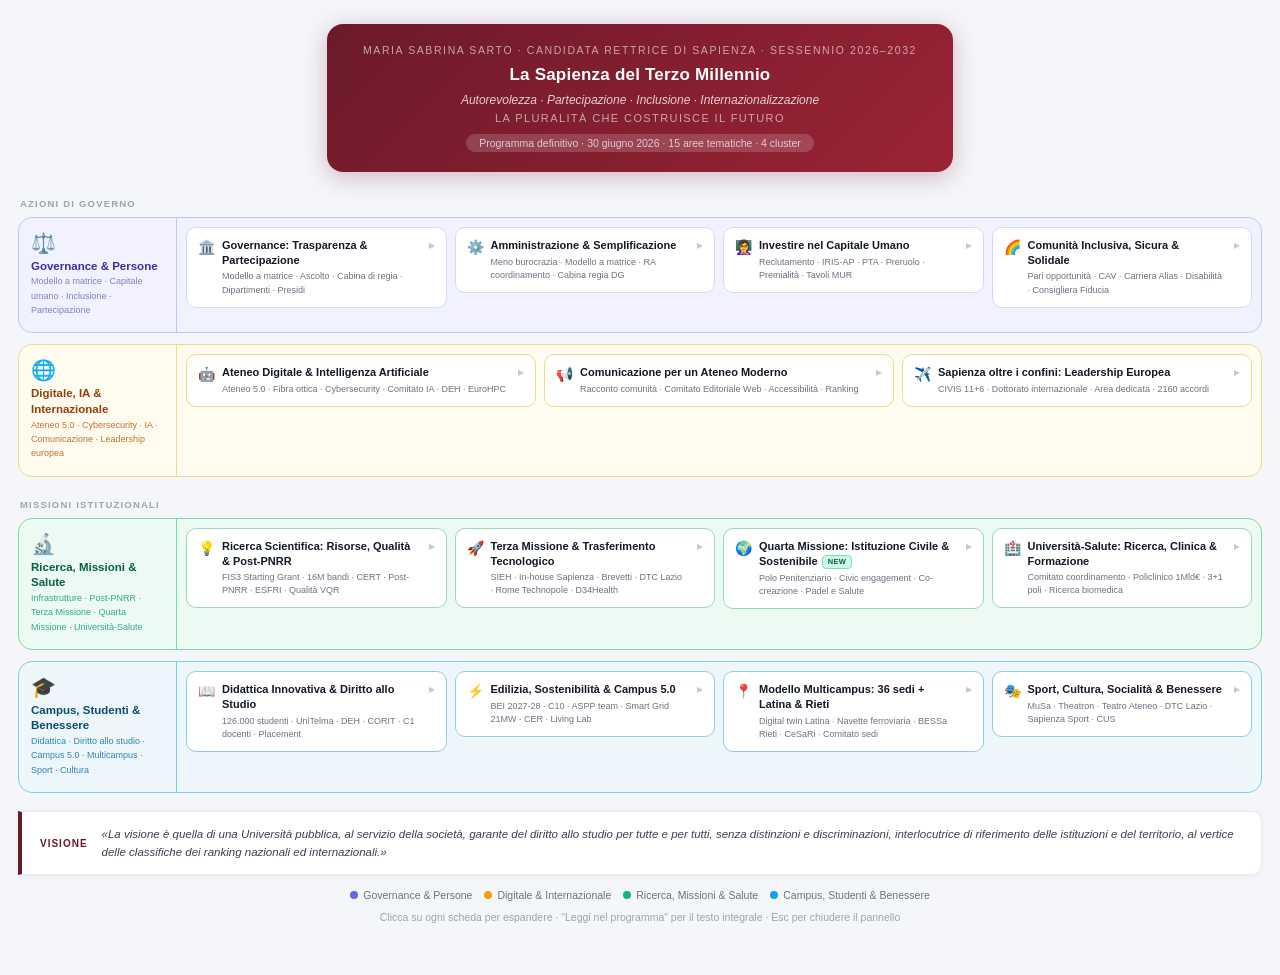
==== mappa-contestuale.html @ 3394104c "Sito candidatura Maria Sabrina Sarto" ====
<!DOCTYPE html>
<html lang="it">
<head>
<meta charset="UTF-8">
<title>Mappa Contestuale — Programma Sarto · Sapienza 2026–2032</title>
<style>
*, *::before, *::after { box-sizing: border-box; margin: 0; padding: 0; }
body {
  font-family: -apple-system, BlinkMacSystemFont, 'Segoe UI', sans-serif;
  background: #f5f6fa;
  color: #1a1d2e;
  min-height: 100vh;
  padding: 24px 18px 52px;
}

/* ── HEADER ── */
.header { text-align: center; margin-bottom: 26px; }
.tagline {
  display: inline-block;
  background: linear-gradient(135deg, #6b1a2a 0%, #9b2335 100%);
  border-radius: 16px;
  padding: 20px 36px;
  max-width: 700px;
  box-shadow: 0 5px 24px rgba(107,26,42,.28);
}
.tagline .candidate {
  font-size: 10.5px; letter-spacing: 1.6px; text-transform: uppercase;
  color: rgba(255,255,255,.6); margin-bottom: 7px;
}
.tagline h1 {
  font-size: 17px; font-weight: 700; color: #fff;
  line-height: 1.4; letter-spacing: .2px;
}
.tagline .subtitle {
  font-size: 12px; color: rgba(255,255,255,.78); margin-top: 6px;
  font-style: italic;
}
.tagline .slogan {
  font-size: 11px; color: rgba(255,255,255,.6); margin-top: 5px;
  text-transform: uppercase; letter-spacing: 1.4px;
}
.version-tag {
  display: inline-block; margin-top: 10px;
  background: rgba(255,255,255,.17); border-radius: 20px;
  padding: 3px 13px; font-size: 10.5px; color: rgba(255,255,255,.72);
}

/* ── SECTION LABELS ── */
.section-label {
  font-size: 9.5px; font-weight: 700; text-transform: uppercase;
  letter-spacing: 1.2px; color: #9ca3af; margin: 18px 0 8px 2px;
}

/* ── MATRIX ── */
.matrix { display: flex; flex-direction: column; gap: 11px; }

.matrix-row {
  display: flex;
  align-items: flex-start;
  border-radius: 14px;
  border: 1.5px solid;
  overflow: visible;
}

/* Row label (left header) */
.row-label {
  width: 158px;
  min-width: 158px;
  padding: 15px 12px;
  border-right: 1.5px solid;
  display: flex;
  flex-direction: column;
  gap: 6px;
  border-radius: 12px 0 0 12px;
}
.row-icon  { font-size: 20px; line-height: 1; }
.row-title { font-size: 11.5px; font-weight: 700; line-height: 1.35; }
.row-desc  { font-size: 9px; line-height: 1.6; opacity: .8; }

/* Cells wrapper */
.row-cells {
  flex: 1;
  display: flex;
  gap: 8px;
  padding: 9px;
  flex-wrap: wrap;
  align-items: flex-start;
}

/* ── CELL ── */
.cell {
  flex: 1;
  min-width: 125px;
  background: #ffffff;
  border-radius: 10px;
  border: 1px solid;
  padding: 10px 11px;
  cursor: pointer;
  transition: transform .15s, box-shadow .15s;
}
.cell:hover { transform: translateY(-2px); box-shadow: 0 3px 12px rgba(0,0,0,.08); }

.cell-top { display: flex; gap: 7px; align-items: flex-start; }
.c-icon  { font-size: 14px; flex-shrink: 0; margin-top: 1px; }
.c-text  { flex: 1; min-width: 0; }
.c-name  { font-size: 11px; font-weight: 600; color: #111827; line-height: 1.35; }
.c-tag   { font-size: 9px; color: #6b7280; margin-top: 3px; line-height: 1.45; }
.c-chev  {
  font-size: 8px; color: #c4c9d4; margin-left: 3px;
  flex-shrink: 0; margin-top: 3px; transition: transform .2s;
}
.cell.open .c-chev { transform: rotate(90deg); }

/* Expand body */
.cell-body { display: none; margin-top: 9px; padding-top: 9px; border-top: 1px solid #f0f1f5; }
.cell.open .cell-body { display: block; }

.c-pts { list-style: none; display: flex; flex-direction: column; gap: 4px; margin-bottom: 8px; }
.c-pts li {
  display: flex; gap: 6px; align-items: flex-start;
  font-size: 10px; line-height: 1.5; color: #374151;
}
.c-pts li::before { content: '→'; flex-shrink: 0; color: #b0b7c3; font-size: 9px; margin-top: 1px; }

.read-btn {
  display: flex; align-items: center; justify-content: center; gap: 4px;
  padding: 5px 10px; width: 100%;
  background: #f7f8fa; border: 1px solid #e5e7eb;
  border-radius: 6px; font-size: 10px; color: #4b5563;
  cursor: pointer; transition: background .15s;
}
.read-btn:hover { background: #eef0f4; }

/* ── BADGES ── */
.badge-new {
  display: inline-block; margin-left: 4px;
  background: #d1fae5; border: 1px solid #6ee7b7;
  color: #065f46; border-radius: 4px;
  font-size: 7.5px; font-weight: 700; padding: 1px 5px;
  vertical-align: middle; letter-spacing: .3px;
}

/* ── ROW PALETTES ── */
/* Governance & Persone — indigo */
.r-gov { background: #f1f2fe; border-color: #bfc5f7; }
.r-gov .row-label  { border-right-color: #bfc5f7; }
.r-gov .row-title  { color: #3730a3; }
.r-gov .row-desc   { color: #6366c1; }
.r-gov .cell       { border-color: #d4d8fb; }

/* Digitale & Internazionale — amber/orange */
.r-dig { background: #fffbee; border-color: #f5d98a; }
.r-dig .row-label  { border-right-color: #f5d98a; }
.r-dig .row-title  { color: #92400e; }
.r-dig .row-desc   { color: #b45309; }
.r-dig .cell       { border-color: #f0d990; }

/* Ricerca & Innovazione — green */
.r-res { background: #edfaf4; border-color: #82d9a8; }
.r-res .row-label  { border-right-color: #82d9a8; }
.r-res .row-title  { color: #065f46; }
.r-res .row-desc   { color: #059669; }
.r-res .cell       { border-color: #99d9b5; }

/* Campus, Studenti & Benessere — sky blue */
.r-cam { background: #edf7fb; border-color: #7ecde8; }
.r-cam .row-label  { border-right-color: #7ecde8; }
.r-cam .row-title  { color: #0c4a6e; }
.r-cam .row-desc   { color: #0369a1; }
.r-cam .cell       { border-color: #8dcde6; }

/* ── MODAL ── */
.modal-overlay {
  display: none; position: fixed; inset: 0; z-index: 100;
  background: rgba(20,24,44,.42); backdrop-filter: blur(4px);
  align-items: flex-start; justify-content: center;
  padding: 40px 20px; overflow-y: auto;
}
.modal-overlay.visible { display: flex; }
.modal {
  background: #fff;
  border: 1px solid #e5e7eb;
  border-radius: 16px;
  width: 100%; max-width: 720px;
  padding: 30px 34px;
  position: relative; margin: auto;
  box-shadow: 0 10px 44px rgba(0,0,0,.14);
}
.modal-close {
  position: absolute; top: 16px; right: 16px;
  background: #f3f4f6; border: 1px solid #d1d5db;
  color: #374151; width: 28px; height: 28px;
  border-radius: 50%; cursor: pointer; font-size: 14px;
  display: flex; align-items: center; justify-content: center;
  transition: background .15s;
}
.modal-close:hover { background: #e5e7eb; }
.modal-cluster {
  font-size: 10px; text-transform: uppercase; letter-spacing: 1.1px;
  color: #9ca3af; margin-bottom: 5px;
}
.modal-title {
  font-size: 18px; font-weight: 700; color: #111827;
  line-height: 1.4; margin-bottom: 18px; padding-right: 34px;
}
.modal-content p {
  font-size: 13px; line-height: 1.8; color: #374151; margin-bottom: 14px;
}
.modal-content p:last-child { margin-bottom: 0; }
.modal-content strong { color: #111827; }
.modal-content ul { margin: 8px 0 14px 18px; }
.modal-content ul li { font-size: 12.5px; line-height: 1.7; color: #374151; margin-bottom: 4px; }

/* ── VISION STRIP ── */
.vision {
  margin-top: 18px;
  background: #fff;
  border: 1px solid #e8eaf0;
  border-left: 4px solid #6b1a2a;
  border-radius: 0 10px 10px 0;
  padding: 13px 18px;
  display: flex; gap: 14px; align-items: center;
  box-shadow: 0 1px 6px rgba(0,0,0,.05);
}
.vision-label {
  font-size: 10px; text-transform: uppercase; letter-spacing: 1px;
  color: #6b1a2a; flex-shrink: 0; font-weight: 700;
}
.vision-text { font-size: 11.5px; color: #374151; line-height: 1.58; font-style: italic; }

/* ── LEGEND ── */
.legend { display: flex; gap: 12px; justify-content: center; margin-top: 14px; flex-wrap: wrap; }
.leg-item { display: flex; align-items: center; gap: 5px; font-size: 10.5px; color: #6b7280; }
.leg-dot { width: 8px; height: 8px; border-radius: 50%; flex-shrink: 0; }
.hint { text-align: center; font-size: 10.5px; color: #9ca3af; margin-top: 10px; }

/* ── RESPONSIVE ── */
@media (max-width: 860px) {
  .matrix-row { flex-direction: column; }
  .row-label {
    width: 100%; min-width: unset;
    border-right: none; border-bottom: 1.5px solid;
    flex-direction: row; align-items: center;
    padding: 12px 14px; gap: 10px;
    border-radius: 12px 12px 0 0;
  }
  .row-cells { padding: 10px 10px 12px; }
  .cell { min-width: 140px; }
}
</style>
</head>
<body>

<!-- ══ HEADER ══ -->
<div class="header">
  <div class="tagline">
    <div class="candidate">Maria Sabrina Sarto · Candidata Rettrice di Sapienza · Sessennio 2026–2032</div>
    <h1>La Sapienza del Terzo Millennio</h1>
    <div class="subtitle">Autorevolezza · Partecipazione · Inclusione · Internazionalizzazione</div>
    <div class="slogan">La pluralità che costruisce il futuro</div>
    <div class="version-tag">Programma definitivo · 30 giugno 2026 · 15 aree tematiche · 4 cluster</div>
  </div>
</div>

<div class="section-label">Azioni di Governo</div>
<div class="matrix">

  <!-- ══════════════════════════════════════════
       ROW 1 · GOVERNANCE & PERSONE
  ══════════════════════════════════════════ -->
  <div class="matrix-row r-gov">
    <div class="row-label">
      <span class="row-icon">⚖️</span>
      <div>
        <div class="row-title">Governance &amp; Persone</div>
        <div class="row-desc">Modello a matrice · Capitale umano · Inclusione · Partecipazione</div>
      </div>
    </div>
    <div class="row-cells">

      <div class="cell" onclick="toggleCell(this)">
        <div class="cell-top">
          <span class="c-icon">🏛️</span>
          <div class="c-text">
            <div class="c-name">Governance: Trasparenza &amp; Partecipazione</div>
            <div class="c-tag">Modello a matrice · Ascolto · Cabina di regia · Dipartimenti · Presidi</div>
          </div>
          <span class="c-chev">▶</span>
        </div>
        <div class="cell-body">
          <ul class="c-pts">
            <li>Governance ampia su azioni e missioni del modello a matrice: Prorettrici/Prorettori con specifiche deleghe + Cabina di regia di governance</li>
            <li>Ascolto come metodo ordinario: appuntamento periodico con tutte le componenti, momenti di restituzione e confronto sullo stato del programma</li>
            <li>Piena centralità dialogo con rappresentanze studentesche: da semplice consultazione a co-progettazione</li>
            <li>Architettura decisionale: Collegio Direttori con parere obbligatorio, Presidi, corsi di studio e collegi di dottorato valorizzati</li>
          </ul>
          <button class="read-btn" onclick="openModal(event,'governance')">📄 Leggi nel programma</button>
        </div>
      </div>

      <div class="cell" onclick="toggleCell(this)">
        <div class="cell-top">
          <span class="c-icon">⚙️</span>
          <div class="c-text">
            <div class="c-name">Amministrazione &amp; Semplificazione</div>
            <div class="c-tag">Meno burocrazia · Modello a matrice · RA coordinamento · Cabina regia DG</div>
          </div>
          <span class="c-chev">▶</span>
        </div>
        <div class="cell-body">
          <ul class="c-pts">
            <li>Restituire tempo a docenti e ricercatori: semplificazione adempimenti (transizione digitale + nuovo modello a matrice)</li>
            <li>Modello a matrice amministrativo: "de-silosizzazione", Gruppo di Coordinamento stabile dei Responsabili Amministrativi (RA)</li>
            <li>Cabina di regia per l'amministrazione presieduta dal/dalla DG, con tutte le Direttrici/Direttori di Area</li>
            <li>Flussi procedurali chiari, cronoprogramma condiviso; unica base di dati comune con cruscotto di ateneo</li>
          </ul>
          <button class="read-btn" onclick="openModal(event,'amministrazione')">📄 Leggi nel programma</button>
        </div>
      </div>

      <div class="cell" onclick="toggleCell(this)">
        <div class="cell-top">
          <span class="c-icon">👩‍🏫</span>
          <div class="c-text">
            <div class="c-name">Investire nel Capitale Umano</div>
            <div class="c-tag">Reclutamento · IRIS-AP · PTA · Preruolo · Premialità · Tavoli MUR</div>
          </div>
          <span class="c-chev">▶</span>
        </div>
        <div class="cell-body">
          <ul class="c-pts">
            <li>Criteri trasparenti per distribuzione punti organico: programmazione triennale ampia, cruscotto esteso a Dipartimenti, quota strategica rettrice</li>
            <li>Piano straordinario up-grade (fine 2026): piena implementazione; tavoli di confronto a livello ministeriale per PTA</li>
            <li>Piena valorizzazione del tecnologo a tempo indeterminato (art. 24-ter L. 240/2010)</li>
            <li>Merito e premialità: applicazione del Regolamento (IRIS-AP), compensi premianti equi e trasparenti per docenti, PTA e CEL</li>
          </ul>
          <button class="read-btn" onclick="openModal(event,'capitaliumano')">📄 Leggi nel programma</button>
        </div>
      </div>

      <div class="cell" onclick="toggleCell(this)">
        <div class="cell-top">
          <span class="c-icon">🌈</span>
          <div class="c-text">
            <div class="c-name">Comunità Inclusiva, Sicura &amp; Solidale</div>
            <div class="c-tag">Pari opportunità · CAV · Carriera Alias · Disabilità · Consigliera Fiducia</div>
          </div>
          <span class="c-chev">▶</span>
        </div>
        <div class="cell-body">
          <ul class="c-pts">
            <li>Pari opportunità (art. 51 Cost.): bilanciamento di genere in tutte le strutture; Consigliera di Fiducia figura neutrale e indipendente</li>
            <li>CAV, Carriera Alias, codice condotta molestie, supporto LGBTQ+: continuità e rafforzamento</li>
            <li>Gender Equality Plan semplificato e concreto; contrasto mobbing; CUG rafforzato</li>
            <li>Disabilità e DSA: garante di ateneo per gli studenti, portali accessibili, contrasto digital divide</li>
          </ul>
          <button class="read-btn" onclick="openModal(event,'comunita')">📄 Leggi nel programma</button>
        </div>
      </div>

    </div>
  </div>

  <!-- ══════════════════════════════════════════
       ROW 2 · DIGITALE & INTERNAZIONALE
  ══════════════════════════════════════════ -->
  <div class="matrix-row r-dig">
    <div class="row-label">
      <span class="row-icon">🌐</span>
      <div>
        <div class="row-title">Digitale, IA &amp; Internazionale</div>
        <div class="row-desc">Ateneo 5.0 · Cybersecurity · IA · Comunicazione · Leadership europea</div>
      </div>
    </div>
    <div class="row-cells">

      <div class="cell" onclick="toggleCell(this)">
        <div class="cell-top">
          <span class="c-icon">🤖</span>
          <div class="c-text">
            <div class="c-name">Ateneo Digitale &amp; Intelligenza Artificiale</div>
            <div class="c-tag">Ateneo 5.0 · Fibra ottica · Cybersecurity · Comitato IA · DEH · EuroHPC</div>
          </div>
          <span class="c-chev">▶</span>
        </div>
        <div class="cell-body">
          <ul class="c-pts">
            <li>Ateneo 5.0: Human Centric, sostenibilità, resilienza, transizione digitale — ecosistema iperconnesso e sostenibile</li>
            <li>Nuova rete fibra ottica (100 Gbps), Wi-Fi ultima generazione, IoT Smart Building, technology refresh 5 anni</li>
            <li>Resilienza cibernetica post-attacco febbraio 2026: SOC, monitoraggio continuo, standard cybersecurity nei contratti con fornitori</li>
            <li>IA: Comitato Tecnico-Scientifico per l'AI (EU AI Act), chat-botxRAG, DEH, pacchetti software AI, EuroHPC e AI Factories europee</li>
          </ul>
          <button class="read-btn" onclick="openModal(event,'digitale')">📄 Leggi nel programma</button>
        </div>
      </div>

      <div class="cell" onclick="toggleCell(this)">
        <div class="cell-top">
          <span class="c-icon">📢</span>
          <div class="c-text">
            <div class="c-name">Comunicazione per un Ateneo Moderno</div>
            <div class="c-tag">Racconto comunità · Comitato Editoriale Web · Accessibilità · Ranking</div>
          </div>
          <span class="c-chev">▶</span>
        </div>
        <div class="cell-body">
          <ul class="c-pts">
            <li>Narrazione autentica: racconto della comunità Sapienza con studentesse, studenti e personale al centro</li>
            <li>Strumenti multitarget: Radio Sapienza, social, sito web, stampa — comunicazione verso studenti, famiglie, territorio, stakeholder</li>
            <li>Comitato Editoriale Web per l'allineamento degli strumenti di comunicazione web; accessibilità contenuti (cap. XIII)</li>
            <li>Ranking come strumento di lettura e miglioramento, non fine in sé: affiliazione pubblicazioni, tracciabilità produzione scientifica</li>
          </ul>
          <button class="read-btn" onclick="openModal(event,'comunicazione')">📄 Leggi nel programma</button>
        </div>
      </div>

      <div class="cell" onclick="toggleCell(this)">
        <div class="cell-top">
          <span class="c-icon">✈️</span>
          <div class="c-text">
            <div class="c-name">Sapienza oltre i confini: Leadership Europea</div>
            <div class="c-tag">CIVIS 11+6 · Dottorato internazionale · Area dedicata · 2160 accordi</div>
          </div>
          <span class="c-chev">▶</span>
        </div>
        <div class="cell-body">
          <ul class="c-pts">
            <li>CIVIS: 11 università europee + 6 africane; reti euromediterranee, America Latina, Africa, Medio Oriente, Asia</li>
            <li>Attrazione talenti: housing, orientamento, assistenza amministrativa; Grant e programmi sostegno</li>
            <li>Dottorato come volano: congiunti e cotutele, visiting PhD (status formale), Marie Skłodowska-Curie, borse internazionali</li>
            <li>Ricostituzione Area dedicata all'internazionalizzazione; raccordo con MAECI, Ambasciate, Consolati; 2160 accordi valorizzati</li>
          </ul>
          <button class="read-btn" onclick="openModal(event,'internazionale')">📄 Leggi nel programma</button>
        </div>
      </div>

    </div>
  </div>

</div><!-- end gov/trasversali section -->

<div class="section-label" style="margin-top:22px">Missioni Istituzionali</div>
<div class="matrix">

  <!-- ══════════════════════════════════════════
       ROW 3 · RICERCA, INNOVAZIONE & SALUTE
  ══════════════════════════════════════════ -->
  <div class="matrix-row r-res">
    <div class="row-label">
      <span class="row-icon">🔬</span>
      <div>
        <div class="row-title">Ricerca, Missioni &amp; Salute</div>
        <div class="row-desc">Infrastrutture · Post-PNRR · Terza Missione · Quarta Missione · Università-Salute</div>
      </div>
    </div>
    <div class="row-cells">

      <div class="cell" onclick="toggleCell(this)">
        <div class="cell-top">
          <span class="c-icon">💡</span>
          <div class="c-text">
            <div class="c-name">Ricerca Scientifica: Risorse, Qualità &amp; Post-PNRR</div>
            <div class="c-tag">FIS3 Starting Grant · 16M bandi · CERT · Post-PNRR · ESFRI · Qualità VQR</div>
          </div>
          <span class="c-chev">▶</span>
        </div>
        <div class="cell-body">
          <ul class="c-pts">
            <li>Primo Ateneo in Italia per FIS3 Starting Grant; 16 milioni di euro in bandi interni nel 2026; supporto capillare ed equo a tutte le aree disciplinari</li>
            <li>Infrastrutture condivise: facilities omogenee, piattaforma censimento laboratori, PNIR/ESFRI, tecnologi a tempo indeterminato</li>
            <li>Qualità: monitoraggio continuo, affiliazione corretta pubblicazioni, rifiuto automatismi bibliometrici; CERT + Panel Dual Use</li>
            <li>Post-PNRR: continuità infrastrutture e reti; reinvestimento economie di progetto; RTT + tecnologi; 600.000 euro/anno quote fondazioni</li>
          </ul>
          <button class="read-btn" onclick="openModal(event,'ricerca')">📄 Leggi nel programma</button>
        </div>
      </div>

      <div class="cell" onclick="toggleCell(this)">
        <div class="cell-top">
          <span class="c-icon">🚀</span>
          <div class="c-text">
            <div class="c-name">Terza Missione &amp; Trasferimento Tecnologico</div>
            <div class="c-tag">SIEH · In-house Sapienza · Brevetti · DTC Lazio · Rome Technopole · D34Health</div>
          </div>
          <span class="c-chev">▶</span>
        </div>
        <div class="cell-body">
          <ul class="c-pts">
            <li>Ecosistema innovazione integrato: SIEH, ricerca fondamentale → trasferimento → impatto socioeconomico</li>
            <li>In-house di Sapienza (modello Lazio Innova): validazione e maturità tecnologica brevetti, maggiore potere negoziale</li>
            <li>Tutela proprietà intellettuale: semplificazione brevettazione, spin-off, startup; capitale umano + digitalizzazione cross-check competenze</li>
            <li>DTC Lazio, Rome Technopole, D34Health: patrimonio strategico da consolidare; public engagement, cittadinanza attiva</li>
          </ul>
          <button class="read-btn" onclick="openModal(event,'terzamissione')">📄 Leggi nel programma</button>
        </div>
      </div>

      <div class="cell" onclick="toggleCell(this)">
        <div class="cell-top">
          <span class="c-icon">🌍</span>
          <div class="c-text">
            <div class="c-name">Quarta Missione: Istituzione Civile &amp; Sostenibile<span class="badge-new">NEW</span></div>
            <div class="c-tag">Polo Penitenziario · Civic engagement · Co-creazione · Padel e Salute</div>
          </div>
          <span class="c-chev">▶</span>
        </div>
        <div class="cell-body">
          <ul class="c-pts">
            <li>Quarta Missione = sintesi civile dell'operato dell'Ateneo: motore di transizione sociale ed ecologica che mette al centro la persona</li>
            <li>Polo Universitario Penitenziario e accessibilità "universale": impegno concreto per l'uguaglianza, abbattimento barriere, giustizia sociale</li>
            <li>Civic engagement nelle periferie romane: incontri scuole, associazioni, terzo settore; orientamento, supporto didattico, presidi culturali</li>
            <li>Co-creazione con territorio e salute pubblica: campagne screening gratuito, Padel e Salute, integrazione ricerca Policlinici e territorio</li>
          </ul>
          <button class="read-btn" onclick="openModal(event,'quartamissione')">📄 Leggi nel programma</button>
        </div>
      </div>

      <div class="cell" onclick="toggleCell(this)">
        <div class="cell-top">
          <span class="c-icon">🏥</span>
          <div class="c-text">
            <div class="c-name">Università-Salute: Ricerca, Clinica &amp; Formazione</div>
            <div class="c-tag">Comitato coordinamento · Policlinico 1Mld€ · 3+1 poli · Ricerca biomedica</div>
          </div>
          <span class="c-chev">▶</span>
        </div>
        <div class="cell-body">
          <ul class="c-pts">
            <li>3 aree mediche (Policlinico Umberto I, Sant'Andrea, Polo Pontino) + 4° polo a Rieti: governance attenta che coniuga eccellenza scientifica e continuità assistenza</li>
            <li>Comitato di Coordinamento per l'integrazione delle attività accademiche e assistenziali dei docenti di area medica (previsione Art. 27 Statuto)</li>
            <li>Policlinico Umberto I: progetto ricostruzione (ca. 1 miliardo €) — campus medico-universitario di eccellenza integrato</li>
            <li>Ricerca biomedica multidisciplinare: IR rafforzate, reclutamento qualità, attrattività giovani talenti</li>
          </ul>
          <button class="read-btn" onclick="openModal(event,'salute')">📄 Leggi nel programma</button>
        </div>
      </div>

    </div>
  </div>

  <!-- ══════════════════════════════════════════
       ROW 4 · CAMPUS, STUDENTI & BENESSERE
  ══════════════════════════════════════════ -->
  <div class="matrix-row r-cam">
    <div class="row-label">
      <span class="row-icon">🎓</span>
      <div>
        <div class="row-title">Campus, Studenti &amp; Benessere</div>
        <div class="row-desc">Didattica · Diritto allo studio · Campus 5.0 · Multicampus · Sport · Cultura</div>
      </div>
    </div>
    <div class="row-cells">

      <div class="cell" onclick="toggleCell(this)">
        <div class="cell-top">
          <span class="c-icon">📖</span>
          <div class="c-text">
            <div class="c-name">Didattica Innovativa &amp; Diritto allo Studio</div>
            <div class="c-tag">126.000 studenti · UniTelma · DEH · CORIT · C1 docenti · Placement</div>
          </div>
          <span class="c-chev">▶</span>
        </div>
        <div class="cell-body">
          <ul class="c-pts">
            <li>Da 113.000 (2020) a 126.000 studenti (2026): qualità didattica, centralità CdS, dialogo rappresentanze, piattaforma aule IoT</li>
            <li>Diritto allo studio: alloggi, borse, welfare abitativo (tavolo Regione-Comune), ristorazione diffusa, tutorato, salute psicofisica</li>
            <li>Didattica telematica: UniTelma Sapienza come asset strategico per blended learning; Digital Education Hub MOOC; standard minimi misurabili</li>
            <li>Internazionalizzazione didattica: CIVIS, double degrees, certificazione C1 docenti (CLA), CORIT bottom-up; dottorato IDT/ANVUR con incremento borsa</li>
          </ul>
          <button class="read-btn" onclick="openModal(event,'didattica')">📄 Leggi nel programma</button>
        </div>
      </div>

      <div class="cell" onclick="toggleCell(this)">
        <div class="cell-top">
          <span class="c-icon">⚡</span>
          <div class="c-text">
            <div class="c-name">Edilizia, Sostenibilità &amp; Campus 5.0</div>
            <div class="c-tag">BEI 2027-28 · C10 · ASPP team · Smart Grid 21MW · CER · Living Lab</div>
          </div>
          <span class="c-chev">▶</span>
        </div>
        <div class="cell-body">
          <ul class="c-pts">
            <li>Piano strutturato riqualificazione: sicurezza safety+security, abbattimento barriere; BEI (C10, Borghetto Flaminio, aule, residenze — termine 2027-28)</li>
            <li>Sicurezza luoghi di lavoro: team ASPP dedicato (modello Napoli Federico II / Bologna), RSPP, presidio governance dedicato in AGE</li>
            <li>Campus Sapienza 5.0: Smart Grid diffusa 21MW (35 GWh/anno), fotovoltaico, accumulo, IA/ML/IoT gestione predittiva — Living Lab urbano multidisciplinare</li>
            <li>Comunità Energetiche Rinnovabili (CER): ateneo protagonista transizione energetica; hub produttivo intelligente</li>
          </ul>
          <button class="read-btn" onclick="openModal(event,'campus')">📄 Leggi nel programma</button>
        </div>
      </div>

      <div class="cell" onclick="toggleCell(this)">
        <div class="cell-top">
          <span class="c-icon">📍</span>
          <div class="c-text">
            <div class="c-name">Modello Multicampus: 36 sedi + Latina &amp; Rieti</div>
            <div class="c-tag">Digital twin Latina · Navette ferroviaria · BESSa Rieti · CeSaRi · Comitato sedi</div>
          </div>
          <span class="c-chev">▶</span>
        </div>
        <div class="cell-body">
          <ul class="c-pts">
            <li>Unica piattaforma digitale multicampus (Ateneo 5.0): gestione edifici, aule, laboratori sedi decentrate in tempo reale</li>
            <li>Latina (Ce.R.S.I.Te.S.): digital twin polo pontino (web+app), navette elettriche in sharing con Latina Scalo ferroviaria</li>
            <li>Rieti: BESSa (dipartimento multidisciplinare), CeSaRi; regolamentazione tipo dipartimento multidisciplinare per finanziamenti e reclutamento</li>
            <li>Comitato di coordinamento per le sedi esterne (delegati Rettrice + Direttori strutture locali): programmazione investimenti integrata</li>
          </ul>
          <button class="read-btn" onclick="openModal(event,'multicampus')">📄 Leggi nel programma</button>
        </div>
      </div>

      <div class="cell" onclick="toggleCell(this)">
        <div class="cell-top">
          <span class="c-icon">🎭</span>
          <div class="c-text">
            <div class="c-name">Sport, Cultura, Socialità &amp; Benessere</div>
            <div class="c-tag">MuSa · Theatron · Teatro Ateneo · DTC Lazio · Sapienza Sport · CUS</div>
          </div>
          <span class="c-chev">▶</span>
        </div>
        <div class="cell-body">
          <ul class="c-pts">
            <li>Cultura: MuSa (Musica Sapienza, 2006), Theatron (teatro greco-latino, 2010), Teatro di Ateneo (riqualificazione e rilancio); DTC Lazio e CHANGES</li>
            <li>Sport: Sapienza Sport trasformata in campus sportivo con aule studio e spazi socializzazione; rinnovo concessione; piano mobilità sostenibile</li>
            <li>Spazi e socialità: aule studio, aree verdi, luoghi ristoro distribuiti tra tutti i poli; IoT gestione spazi</li>
            <li>Benessere: ascolto psicologico, assistenza sanitaria, prevenzione; inclusione e accessibilità rimozione ogni barriera</li>
          </ul>
          <button class="read-btn" onclick="openModal(event,'sport')">📄 Leggi nel programma</button>
        </div>
      </div>

    </div>
  </div>

</div><!-- end missioni section -->

<!-- Vision strip -->
<div class="vision">
  <div class="vision-label">Visione</div>
  <div class="vision-text">«La visione è quella di una Università pubblica, al servizio della società, garante del diritto allo studio per tutte e per tutti, senza distinzioni e discriminazioni, interlocutrice di riferimento delle istituzioni e del territorio, al vertice delle classifiche dei ranking nazionali ed internazionali.»</div>
</div>

<div class="legend">
  <div class="leg-item"><span class="leg-dot" style="background:#6366f1"></span> Governance &amp; Persone</div>
  <div class="leg-item"><span class="leg-dot" style="background:#f59e0b"></span> Digitale &amp; Internazionale</div>
  <div class="leg-item"><span class="leg-dot" style="background:#10b981"></span> Ricerca, Missioni &amp; Salute</div>
  <div class="leg-item"><span class="leg-dot" style="background:#0ea5e9"></span> Campus, Studenti &amp; Benessere</div>
</div>

<p class="hint">Clicca su ogni scheda per espandere · "Leggi nel programma" per il testo integrale · Esc per chiudere il pannello</p>

<!-- ══ MODAL ══ -->
<div class="modal-overlay" id="overlay" onclick="closeOnOverlay(event)">
  <div class="modal" id="modal">
    <button class="modal-close" onclick="closeModal()">✕</button>
    <div class="modal-cluster" id="modal-cluster"></div>
    <div class="modal-title"  id="modal-title"></div>
    <div class="modal-content" id="modal-content"></div>
  </div>
</div>

<script>
const S = {

  governance: {
    cluster: "Governance & Persone",
    title: "Governance: un sistema basato su trasparenza e partecipazione",
    paragraphs: [
      "Intendo affrontare i nodi strutturali, le complessità burocratiche e le disomogeneità interne non con interventi isolati, ma con un approccio programmatico e sistemico che implementi il <strong>modello collaborativo a matrice</strong> e si fondi su un metodo di lavoro basato su condivisione, trasparenza, dialogo, inclusione, lavoro di squadra.",
      "<strong>Un modello strutturato, responsabile, interconnesso.</strong> La governance di Sapienza deve essere ampia, articolata sulle azioni e missioni del modello organizzativo proposto. Per ognuna di queste direttrici si prevede l'articolazione in Prorettrici/Prorettori e delegate/delegati della Rettrice, con specifiche competenze. Il raccordo e coordinamento tra le aree di governance avverrà attraverso la <strong>Cabina di regia di governance</strong>, presieduta dalla Rettrice e composta dalle/dai Prorettrici/Prorettori e dalla/dal Direttrice/Direttore Generale.",
      "<strong>L'ascolto come metodo.</strong> La partecipazione non va intesa come un adempimento formale, ma come una modalità ordinaria di governo. Piena centralità assume il <strong>dialogo continuo con le rappresentanze studentesche</strong>, con l'obiettivo di trasformare l'ascolto in un motore di co-progettazione. Sarà istituito un <strong>appuntamento periodico e continuativo dedicato all'ascolto della comunità</strong> universitaria, per raccogliere esigenze, proposte e criticità. Saranno promossi <strong>momenti periodici di restituzione e confronto</strong> sullo stato di attuazione del programma, sugli obiettivi raggiunti e sulle criticità ancora aperte.",
      "<strong>L'architettura delle decisioni per una governance partecipata.</strong> Il processo decisionale valorizza il ruolo fondamentale di Dipartimenti e Facoltà nella elaborazione delle politiche strategiche. Intendo valorizzare maggiormente il ruolo del Collegio dei Direttori, <strong>rafforzando il maggiore coinvolgimento del Collegio dei Direttori di Dipartimento</strong> che esprime pareri obbligatori sulle materie di competenza. Dovrà essere prevista in forma stabile la partecipazione dei Presidi. Ritengo fondamentale valorizzare altresì il ruolo essenziale svolto dai corsi di studio e collegi di dottorato di ricerca."
    ]
  },

  amministrazione: {
    cluster: "Governance & Persone",
    title: "Amministrazione strutturata, responsabile e interconnessa",
    paragraphs: [
      "<strong>Restituire tempo per fare ricerca e didattica di qualità: meno burocrazia, più scienza.</strong> Il tempo è la risorsa più preziosa di una comunità accademica. Eppure oggi una parte crescente del tempo dei docenti e del PTA è assorbita da adempimenti, relazioni, procedure, controlli e rendicontazioni. Mi impegno ad agire per restituire ai docenti e ai ricercatori il tempo sottratto dagli adempimenti. I due ambiti principali di intervento sono: il <strong>completamento della transizione digitale</strong> del nostro Ateneo e l'<strong>integrazione e traslazione del nuovo modello di governance a matrice</strong> nella struttura organizzativa e operativa dell'amministrazione.",
      "<strong>Un modello organizzativo interconnesso e collaborativo.</strong> L'amministrazione centrale di Sapienza non è un mero apparato burocratico di supporto, ma il vero e proprio motore strategico e operativo che permette all'Ateneo di funzionare, innovare e crescere. Per accompagnare efficacemente le missioni istituzionali, l'amministrazione centrale deve adottare un <strong>modello a matrice</strong>, superando le barriere tra aree amministrative diverse. A tal fine è necessario costituire un <strong>Gruppo di Coordinamento stabile dei Responsabili Amministrativi (RA)</strong> delle strutture periferiche, con la partecipazione dei capi ufficio delle aree dell'amministrazione centrale.",
      "<strong>Cabina di regia per l'amministrazione.</strong> Il pieno raccordo di questo gruppo di coordinamento dei RA con la Direzione Generale sarà espletato attraverso la costituzione della <strong>Cabina di regia per l'amministrazione</strong>, presieduta dalla/dal Direttrice/Direttore Generale, partecipata da tutte le Direttrici/Direttori di Area Amministrativa e dal referente del gruppo di coordinamento dei RA. Questa Cabina di regia avrà anche la funzione di recepire gli indirizzi strategici e le politiche definite in seno alla Cabina di regia di governance.",
      "<strong>Organi, procedure e semplificazione decisionale.</strong> Un'azione di governo efficace richiede <strong>procedure decisionali snelle, tempi certi</strong> e una chiara distinzione tra indirizzo politico, gestione amministrativa e responsabilità tecniche. Risulta essenziale una chiara definizione dei flussi procedurali, che si basi su un <strong>cronoprogramma di azioni</strong> e consenta una programmazione condivisa tra amministrazione centrale e strutture periferiche.",
      "<strong>Trasparenza e parità di accesso alle informazioni.</strong> A questo modello operativo a matrice deve corrispondere un'<strong>unica base di dati comune</strong>, che unifichi la molteplicità delle piattaforme e database in uso. La <strong>trasparenza amministrativa e la piena tracciabilità dei processi</strong> sono condizioni di equità e di efficienza. Questo sarà reso possibile grazie alla condivisione di dati attraverso un cruscotto di ateneo, con accesso a Dipartimenti e Facoltà."
    ]
  },

  capitaliumano: {
    cluster: "Governance & Persone",
    title: "Investire nel capitale umano: programmazione delle risorse, reclutamento e sviluppo professionale",
    paragraphs: [
      "In un ateneo in crescita per attività di ricerca, per ampiezza e qualità dell'offerta formativa, per impegno nelle attività di terza e quarta missione, il tema dell'<strong>investimento nel capitale umano assume una centralità assoluta</strong>, sia con riferimento al personale docente che al personale tecnico-amministrativo bibliotecario. Intendo impegnarmi con fermezza per <strong>incrementare le risorse</strong> destinate al reclutamento e alla progressione di carriera del personale docente, tecnico-amministrativo e bibliotecario.",
      "<strong>Criteri chiari per la distribuzione dei punti organico.</strong> Occorre <strong>allargare la stretta logica incrementale</strong> della spesa storica a favore di una <strong>programmazione triennale ampia</strong> fondata su priorità esplicite, valutazione qualitativa e indicatori di risultato. È necessario che siano definiti <strong>nuovi criteri espliciti, condivisi e facilmente verificabili</strong> grazie a una base dati unificata di ateneo. Lo <strong>strumento cruscotto di Ateneo</strong> dovrà essere esteso al monitoraggio degli indicatori di performance a livello di Dipartimenti e Facoltà. Anche la <strong>quota strategica</strong> di diretta responsabilità della Rettrice dovrà essere assegnata a fronte di un'individuazione ex-ante chiara delle linee strategiche.",
      "<strong>Una visione sostenibile delle risorse.</strong> La <strong>sostenibilità del bilancio</strong>, che nel 2026 ha superato il miliardo di euro, non è un vincolo che limita le ambizioni, ma la condizione che le rende credibili e realizzabili nel tempo. Investire nelle persone e mantenere l'equilibrio strutturale del bilancio non sono obiettivi in conflitto, ma due facce della stessa responsabilità di governo.",
      "<strong>Il personale tecnico amministrativo bibliotecario come investimento e asse strategico.</strong> Il PTA costituisce l'asse portante dell'organizzazione e del funzionamento di ogni struttura dell'Ateneo. Saranno potenziate le politiche di reclutamento e progressione di carriera. Sarà perseguito il <strong>rafforzamento dell'organico</strong>, la stabilizzazione delle competenze acquisite, una distribuzione equilibrata dei carichi. Saranno avviati <strong>tavoli di confronto a livello ministeriale</strong> per condizioni economiche più eque.",
      "<strong>Formazione, benessere organizzativo e merito e premialità.</strong> Sarà promossa un'offerta formativa continua adeguata alla trasformazione digitale. Il <strong>riconoscimento del merito</strong> sarà reso operativo attraverso l'<strong>applicazione del nuovo sistema di premialità</strong> (Regolamento IRIS-AP, già approvato dagli Organi Collegiali), impegnandosi in prima persona a trovare soluzioni condivise con il Collegio dei Revisori, per riconoscere compensi premianti equi e trasparenti a tutto il personale docente, PTA e CEL."
    ]
  },

  comunita: {
    cluster: "Governance & Persone",
    title: "Una comunità inclusiva, sicura e solidale",
    paragraphs: [
      "Con ferma convinzione intendo proseguire nel percorso intrapreso su temi inerenti l'inclusione, il forte impegno contro le diseguaglianze, il serio contrasto ad ogni forma di discriminazione e violenza, la garanzia del pieno rispetto della dignità di tutte le persone. Sapienza è attiva da anni sui <strong>temi dell'inclusione, della diversità e del contrasto alle diseguaglianze</strong>. L'obiettivo è trasformare l'Ateneo in un ambiente <em>inclusive by design</em>, dove la diversità non è considerata un limite, ma un valore aggiunto.",
      "<strong>Inclusione, contrasto alle diseguaglianze, pari opportunità.</strong> Fondamentale è il ruolo svolto dal Comitato Tecnico Scientifico sulla Diversità e l'Inclusione, dal Comitato Unico di Garanzia per le Pari Opportunità, dalla <strong>Consigliera di Fiducia</strong>, figura neutrale e indipendente a cui può rivolgersi chiunque ritenga di essere vittima di molestie, mobbing o discriminazioni. È necessario perseguire con determinazione le politiche di pari opportunità (art. 51 Cost.), garantendo il corretto bilanciamento di genere in tutte le strutture.",
      "<strong>Genere, identità e contrasto alla violenza.</strong> Va data continuità alle molte iniziative assunte, in particolare al <strong>Centro Antiviolenza dell'Ateneo (CAV)</strong>, inaugurato nel luglio 2022, alla <strong>Carriera Alias</strong>, al Codice di condotta per la tutela della dignità delle persone e per la prevenzione delle molestie, alle attività di supporto psicologico e a tutte le iniziative a favore della comunità LGBTQ+. Il <strong>Gender Equality Plan (GEP)</strong> deve essere semplificato e reso più concreto, fruibile e attuabile con azioni sostanziali e di sistema.",
      "<strong>Disabilità, disturbi dell'apprendimento, accessibilità, contrasto alle diseguaglianze sociali.</strong> Da potenziare e rafforzare sono i servizi mirati che l'ateneo già offre per garantire il diritto allo studio e l'autonomia delle persone con disabilità. Forte deve essere l'impegno di Sapienza a non lasciare indietro nessuno. Fondamentale sarà la figura del <strong>garante di ateneo per gli studenti</strong>. Dovrà essere rafforzato lo sviluppo di portali e materiali didattici accessibili per superare il <em>digital divide</em> e garantire la fruibilità dei contenuti a tutti."
    ]
  },

  digitale: {
    cluster: "Digitale, IA & Internazionale",
    title: "Un Ateneo digitale: tecnologie abilitanti, integrazione dei dati, intelligenza artificiale",
    paragraphs: [
      "<strong>Il modello di Ateneo 5.0</strong> intende definire l'evoluzione culturale e tecnologica delle università, trasponendo nel mondo accademico i principi della <em>Società 5.0</em> e dell'<em>Industria 5.0</em>. I suoi elementi fondamentali sono: la <strong>centralità della persona</strong> (<em>Human Centric</em>), la <strong>sostenibilità e transizione ecologica</strong>, la <strong>resilienza</strong> e la <strong>transizione digitale</strong>. L'obiettivo fondamentale è la creazione di un <strong>ecosistema digitale iperconnesso, flessibile, resiliente e sostenibile</strong>.",
      "<strong>Potenziamento delle infrastrutture digitali e transizione tecnologica di ateneo.</strong> Le linee di intervento riguardano: (i) nuova rete in fibra ottica ad altissima capacità (100 Gbps), per interconnettere tutte le sedi di Sapienza (Roma, Latina e Rieti); (ii) modernizzazione e adeguamento di reti e cablaggio intelligente; (iii) connettività wireless di ultima generazione; (iv) integrazione IoT per lo Smart Building e gestione sostenibile degli spazi; (v) <em>technology refresh</em> programmato a 5 anni per continuità operativa.",
      "<strong>Resilienza cibernetica, sicurezza delle informazioni e gestione del rischio.</strong> La progressiva digitalizzazione richiede un cambio di paradigma radicale nella protezione del patrimonio informativo. Consapevoli della crescente sofisticazione delle minacce transnazionali — come dimostrato dall'<strong>attacco informatico subito dal nostro Ateneo lo scorso febbraio</strong> — l'azione di governo promuoverà un <strong>approccio globale alla cybersecurity</strong>: tecnologie avanzate (SOC, monitoraggio continuo, <em>intrusion detection</em>, <em>back-up</em> immutabile), processi organizzativi (formazione continua, audit vulnerabilità) e <strong>standard stringenti di cybersecurity nei contratti con i fornitori esterni</strong>.",
      "<strong>Intelligenza artificiale come volano per ricerca, didattica e organizzazione.</strong> L'AI è il fattore della più profonda trasformazione tecnologica, scientifica e culturale del nostro tempo. Sapienza punta a diventare un riferimento nazionale per l'uso etico e responsabile dell'AI: sarà definito un <strong>modello di governance per l'AI</strong> fondato su responsabilità, trasparenza, equità e rispetto del quadro normativo europeo (EU AI Act), con la costituzione di un <strong>Comitato Tecnico-Scientifico di Ateneo per l'AI</strong>. Strumenti già in sperimentazione come il <strong>Retrieval-Augmented Generation (chat-botxRAG)</strong> per l'e-tutoring dovranno essere resi disponibili a tutti. Sarà garantito un accesso diffuso, equo e democratico alle risorse di calcolo avanzato, incluse le iniziative <strong>EuroHPC e le AI Factories europee</strong>."
    ]
  },

  comunicazione: {
    cluster: "Digitale, IA & Internazionale",
    title: "Comunicazione per un grande ateneo moderno e dinamico",
    paragraphs: [
      "Una grande università deve essere aperta e riconoscibile. È necessario promuovere una <strong>comunicazione istituzionale moderna, trasparente ed efficace</strong>, capace di raccontare alla società le attività dell'Ateneo, le opportunità che offre, i risultati della ricerca, le innovazioni sviluppate e il valore culturale e scientifico prodotto dalla comunità accademica. Si darà continuità alle <strong>strategie comunicative ampiamente implementate negli ultimi anni</strong>, valorizzando in particolare l'aspetto di <strong>racconto della vita della nostra comunità</strong>, portando al centro le studentesse e gli studenti, ricercatrici e ricercatori, i docenti e tutti i coloro del personale tecnico-amministrativo bibliotecario.",
      "La comunicazione di Sapienza sarà basata sull'utilizzo di strumenti e piattaforme diverse, innovative e <em>multitarget</em>: <strong>Radio Sapienza</strong>, social media, sito web, media, stampa. L'obiettivo è una comunicazione mirata al cittadino, alle famiglie degli studenti e agli stakeholder, focalizzandosi sulla comunità Sapienza e sul messaggio di <strong>Sapienza come comunità eccellente ed inclusiva</strong>, aperta a tutti coloro che scelgono un percorso di formazione di qualità. Dovrà essere rafforzato e reso centrale anche il ruolo del <strong>Comitato Editoriale Web</strong> nello svolgere azione di allineamento e raccordo degli strumenti di comunicazione web.",
      "Fondamentale è il tema dell'<strong>accessibilità dei contenuti della comunicazione</strong> per promuovere l'approccio di inclusività che è centrale nelle missioni di Sapienza (capitolo XIII). Per conseguire tale fine è strategico un investimento mirato a rafforzare il settore con figure qualificate, corrispondenti ai diversi target di comunicazione, combinato con iniziative di formazione dedicate.",
      "Il <strong>posizionamento nelle classifiche nazionali e internazionali</strong> è uno strumento utile a leggere i punti di forza e le aree di miglioramento dell'Ateneo, non un obiettivo in sé. Sarà perseguita una gestione consapevole degli indicatori, dalla corretta affiliazione delle pubblicazioni alla qualità delle informazioni trasmesse, per rappresentare con accuratezza il reale valore di Sapienza e sostenerne la <strong>reputazione su scala globale</strong>."
    ]
  },

  internazionale: {
    cluster: "Digitale, IA & Internazionale",
    title: "Sapienza oltre i confini: una leadership europea e internazionale",
    paragraphs: [
      "La Sapienza, per storia, dimensione e autorevolezza scientifica, è chiamata a svolgere un ruolo di primo piano nello spazio europeo della ricerca e della formazione superiore. <strong>Rafforzarne la dimensione internazionale</strong> significa investire responsabilmente sul futuro dell'Ateneo. Ritengo fondamentale rilanciare e rafforzare una <strong>strategia di internazionalizzazione strutturata, trasversale, integrata e orientata al massimo impatto</strong>.",
      "<strong>Visione e posizionamento globale.</strong> La <strong>dimensione internazionale rappresenta una componente essenziale dell'identità e delle missioni dell'Ateneo</strong>. Sarà valorizzata in particolare la storica funzione di riferimento dell'Ateneo per aree strategiche quali il Mediterraneo, l'America Latina, l'Africa, il Medio Oriente e l'Asia. Fondamentale è l'attenzione al posizionamento dell'Ateneo nei ranking internazionali come strumento di lettura e miglioramento. In tale contesto è fondamentale l'attenzione all'<strong>Alleanza CIVIS</strong>, che si avvale oggi di una rete di <strong>11 università europee e di 6 africane</strong>.",
      "<strong>Attrazione dei talenti e cultura dell'accoglienza.</strong> La capacità di attrarre talenti richiede servizi adeguati e una reale cultura dell'ospitalità. I servizi di supporto si concentreranno sull'<strong>housing</strong>, valorizzando e sviluppando ulteriormente le residenze universitarie e i servizi di ospitalità già attivati, sull'orientamento, sull'assistenza amministrativa, sui percorsi di inclusione nella vita accademica e sociale, sull'insegnamento della lingua italiana. Sarà data continuità alle iniziative di <strong>visiting professors e visiting researchers</strong>, considerando la possibilità di estendere il periodo di ospitalità.",
      "<strong>Il Dottorato di Ricerca come Volano Internazionale.</strong> I corsi di dottorato rappresentano uno dei principali strumenti di internazionalizzazione. Le azioni principali includono: (i) sostenere i dottorati internazionali congiunti, le cotutele e i titoli multipli con partner di eccellenza; (ii) incrementare il finanziamento di borse attraverso accordi con enti e fondazioni internazionali; (iii) promuovere una partecipazione intensiva ai principali programmi europei (Marie Skłodowska-Curie, Erasmus+); (iv) <strong>introdurre e disciplinare formalmente lo status di <em>visiting PhD</em></strong>.",
      "<strong>Semplificazione e supporto amministrativo.</strong> Per sostenere efficacemente questi processi sarà fondamentale la <strong>ricostituzione di un'Area dedicata</strong> ai servizi e al supporto all'internazionalizzazione, che funga da catalizzatore e volano di crescita di tutte le attività di matrice internazionale attinenti alle diverse missioni istituzionali dell'Ateneo. Sarà fondamentale il ruolo di raccordo con il MAECI, con Ambasciate e Consolati, per valorizzare la rete di oltre <strong>2160 accordi internazionali esistenti</strong>."
    ]
  },

  ricerca: {
    cluster: "Ricerca, Missioni & Salute",
    title: "Ricerca scientifica: finanziamenti, infrastrutture, risorse e servizi",
    paragraphs: [
      "Nell'ultimo sessennio la ricerca scientifica in Sapienza ha portato a risultati sempre di maggiore rilevanza e impatto, sostenendo la <strong>crescita del nostro Ateneo nei ranking nazionali ed internazionali</strong>. La sfida del PNRR ha rappresentato una spinta propulsiva. La posizione di <strong>primo Ateneo in Italia per progetti FIS3 della tipologia Starting Grant</strong> è frutto delle strategie per la ricerca rivolte principalmente ai dottorandi, assegnisti di ricerca e specializzandi. Considero fondamentale mettere in atto azioni che puntino al <strong>potenziamento e consolidamento dell'ecosistema della ricerca scientifica</strong>.",
      "<strong>Le infrastrutture di ricerca.</strong> Intendo proseguire nel percorso di potenziamento e sostegno alle infrastrutture di ricerca di Ateneo, attraverso: il completamento delle <em>facilities</em> omogenee per tipologia di strumentazione; il <strong>miglioramento dell'accessibilità all'infrastruttura</strong> mediante una piattaforma unica di gestione; il rafforzamento della linea di finanziamento dedicata alla manutenzione di attrezzature scientifiche; la valorizzazione del <strong>personale tecnico altamente qualificato</strong>, incluso il tecnologo a tempo indeterminato. Lo sviluppo dovrà collocarsi in coerenza con il PNIR e con le strategie ESFRI.",
      "<strong>Attrazione talenti, finanziamenti e qualità.</strong> Sarà implementata una <strong>politica di sostegno alla ricerca scientifica capillare, basata sui principi di equità, inclusività, pari opportunità</strong> per tutte le ricercatrici e tutti i ricercatori, valorizzando tutti gli ambiti scientifici. La capacità di attrarre finanziamenti competitivi (ERC, Horizon, PRIN) dipende in misura crescente dalla qualità del supporto professionale. Per la <strong>qualità</strong>: sistema interno di monitoraggio continuo, rispetto delle specificità disciplinari e rifiuto di automatismi bibliometrici; affiliazione corretta delle pubblicazioni.",
      "<strong>Etica, sicurezza, integrità della ricerca.</strong> Ogni attività di ricerca deve essere condotta nel rispetto dei più elevati standard scientifici e deontologici. Sarà valorizzato il ruolo del <strong>Comitato Etico per la Ricerca Transdisciplinare (CERT)</strong>, in seno al quale è istituito un <strong>Panel Dual Use</strong>. La <strong>sicurezza della ricerca</strong> è il terzo pilastro fondamentale: tutela e corretta valorizzazione dei risultati e della proprietà intellettuale, consapevolezza delle questioni connesse alla ricerca a duplice uso, sicurezza dei dati della ricerca.",
      "<strong>Governare il post-PNRR: la sfida strategica di Sapienza.</strong> La partecipazione di Sapienza alle numerose iniziative strutturate in forma di fondazione — i Centri Nazionali, gli Ecosistemi e i Partenariati Estesi — comporta impegni economici per oltre <strong>600.000 euro annui di quote associative</strong>. Interverrò su tre fronti: (i) <strong>continuità alle infrastrutture e alle reti attivate</strong>, inserendole nella pianificazione economico-finanziaria pluriennale; (ii) le <strong>economie di progetto generate dal PNRR</strong> dovranno essere reinvestite in modo programmatico per alimentare l'ecosistema della ricerca; (iii) <strong>azione concordata verso il MUR</strong> per completare il piano straordinario per il reclutamento degli RTT e attivare reclutamento di tecnologi a tempo indeterminato."
    ]
  },

  terzamissione: {
    cluster: "Ricerca, Missioni & Salute",
    title: "Terza missione: valorizzazione della ricerca, trasferimento tecnologico, impatto socioeconomico",
    paragraphs: [
      "La natura generalista della Sapienza costituisce un vantaggio competitivo unico nel promuovere la terza missione. Nuovo impulso dovrà essere dato a tutta la filiera della terza missione, dalla valorizzazione della ricerca al trasferimento tecnologico, dalla brevettazione fino alla <strong>creazione, incubazione e accelerazione di start-up</strong>. L'istituzione recente del centro di ricerca e servizi <strong>SIEH</strong> si inquadra nell'ottica di rafforzare le attività di terza missione, con particolare riferimento agli aspetti legati al supporto alle start-up e spin-off e alla promozione della cultura imprenditoriale.",
      "<strong>Valorizzazione della ricerca e trasferimento tecnologico.</strong> La sfida dei prossimi anni sarà quella di consolidare e rafforzare un ecosistema dell'innovazione sempre più integrato, nel quale ricerca fondamentale, ricerca applicata, trasferimento tecnologico e impatto sociale si alimentino reciprocamente. Tra le possibili soluzioni c'è quella di creare un <strong><em>in-house</em> di Sapienza</strong> (come ha adottato la Regione Lazio con la creazione di <em>Lazio Innova</em>) con la funzione di traghettare i prodotti innovativi della ricerca al conseguimento della certificazione, innalzandone e validandone il livello di maturità tecnologica.",
      "<strong>Tutela della proprietà intellettuale e promozione di nuova imprenditorialità.</strong> Particolare attenzione sarà dedicata alla tutela e valorizzazione della proprietà intellettuale, alla semplificazione dei processi di brevettazione, alla promozione di spin-off e startup innovative. Le esperienze di <strong>DTC Lazio</strong>, <strong>Rome Technopole</strong> e <strong>D34Health</strong> rappresentano un patrimonio strategico da consolidare e sviluppare ulteriormente, rafforzando il posizionamento dell'Ateneo nei principali ecosistemi nazionali ed europei dell'innovazione.",
      "<strong>Impatto sociale.</strong> Trasformare la conoscenza in valore per la società, la ricerca in innovazione e l'innovazione in sviluppo sostenibile rappresenta una delle principali responsabilità di una grande università pubblica. La Sapienza genera conoscenza, forma professionisti e cittadini, contribuisce all'innovazione, alla tutela della salute, alla crescita economica, allo sviluppo culturale, alla sostenibilità ambientale. In questa direzione saranno rafforzate e potenziate le iniziative di <strong><em>public engagement</em></strong>, le iniziative di divulgazione scientifica, i percorsi di cittadinanza attiva e le collaborazioni con scuole, enti locali, associazioni e organizzazioni del terzo settore."
    ]
  },

  quartamissione: {
    cluster: "Ricerca, Missioni & Salute",
    title: "Quarta missione: un'istituzione civile, inclusiva e sostenibile",
    paragraphs: [
      "Se la Terza Missione apre le porte della Sapienza verso l'esterno per trasformare la conoscenza in valore economico e culturale, la <strong>Quarta Missione rappresenta l'assunzione di una piena responsabilità politica, sociale ed etica</strong> nei confronti della nostra comunità interna e del pianeta. Essere l'università più grande d'Europa ci impone di non essere semplici spettatori dei cambiamenti, ma il <strong>motore pulsante di una transizione sociale ed ecologica che metta al centro la persona</strong>.",
      "<strong>Diversità, equità, inclusione, fragilità.</strong> Per la Sapienza del terzo millennio, la Quarta Missione rappresenterà la sintesi civile dell'operato dell'Ateneo: un impegno concreto per l'uguaglianza, l'abbattimento delle barriere, la giustizia sociale (capitolo XIV), la sostenibilità ambientale declinata nel modello di Ateneo 5.0 (capitolo V) e da attuare nel programma di Campus Sapienza 5.0 (capitolo VII). La Sapienza del futuro non si limiterà a produrre sapere, ma si farà <strong>custode e promotrice di cittadinanza attiva</strong>. Da perseguire e sostenere sarà il progetto del <strong>Polo Universitario Penitenziario</strong>, il tema dell'accessibilità «universale», le politiche abitative e welfare studentesco, gli obiettivi di una Didattica innovativa, sostenibile.",
      "<strong>Co-creazione con il territorio e salute pubblica.</strong> Le attività di co-creazione con il territorio e salute pubblica mirano al <strong>contrasto alla povertà educativa</strong>. Saranno rafforzati gli incontri di <em>civic engagement</em> promossi dall'ateneo nelle periferie romane, collaborando con scuole, associazioni e terzo settore per offrire orientamento, supporto didattico e presidi culturali. Relativamente agli aspetti correlati alla salute come bene comune, la valorizzazione dell'integrazione tra la ricerca scientifica dei nostri Policlinici universitari e il territorio, attraverso campagne diffuse e gratuite di screening, prevenzione e divulgazione sanitaria — come le iniziative di successo <strong>Padel e Salute</strong> — rimane un asset strategico.",
      "Per portare avanti questa missione così trasversale e interconnessa con le attività dell'ateneo, sarà fondamentale promuovere l'attuazione del modello a matrice descritto nei capitoli I e II per assicurare la connessione tra ateneo centrale e strutture periferiche (Dipartimenti, Facoltà e Centri), proseguendo nella linea di finanziamento stabile e trasparente dei progetti ad impatto sociale promossi da Dipartimenti e Facoltà."
    ]
  },

  salute: {
    cluster: "Ricerca, Missioni & Salute",
    title: "Università-Salute: integrazione tra ricerca, didattica e attività assistenziale",
    paragraphs: [
      "Per Sapienza la dimensione della salute rappresenta un terreno strategico in cui ricerca, didattica, formazione specialistica e assistenza si intrecciano in modo inscindibile. La presenza di una grande area medica, in grado di fornire sia una ricerca di base che una ricerca clinica di alto livello, e il rapporto con le strutture assistenziali, costituiscono un patrimonio unico, che richiede una governance attenta a <strong>coniugare l'eccellenza scientifica e formativa con la qualità e la continuità dell'assistenza</strong>. Sapienza svolge le sue attività istituzionali ed assistenziali in <strong>tre poli ospedalieri importanti</strong> (Policlinico Umberto I, Ospedale Sant'Andrea, Polo Pontino) e sta avviando un ulteriore polo presso la sede di Rieti.",
      "L'<strong>Art. 27 dello Statuto di Sapienza</strong> sancisce l'importanza dell'integrazione tra attività universitarie e assistenziali. Il <strong>ruolo di cerniera delle Facoltà mediche</strong> nell'integrazione tra attività di ricerca e didattica e attività assistenziali è centrale, così come affermato al comma 2 del medesimo articolo. Questo ruolo di raccordo deve <strong>valorizzare il rapporto con i Dipartimenti</strong>, centrali per tutti gli aspetti attinenti alla ricerca, alla gestione dei laboratori e dei finanziamenti per la ricerca, per la programmazione delle risorse e per i reclutamenti.",
      "<strong>Un coordinamento competente e condiviso per l'integrazione equa delle attività accademiche e assistenziali.</strong> In tale ottica sarà perseguito un rapporto sempre più sinergico tra l'ateneo e le aziende ospedaliere e le strutture sanitarie. Ritengo fondamentale dare seguito alla previsione statutaria, istituendo un <strong>Comitato di Coordinamento per l'integrazione delle attività accademiche e assistenziali dei docenti di area medica</strong>, partecipato dai Presidi delle facoltà mediche e presieduto da una figura di elevato profilo, con elevata competenza, qualità, autorevolezza ed equilibrio.",
      "<strong>La sfida dei grandi ospedali per promuovere la qualità dell'integrazione tra attività accademiche e assistenziali.</strong> Il progetto di ristrutturazione del <strong>Policlinico Umberto I</strong> prevede la demolizione e ricostruzione di vari edifici per creare un unico grande monoblocco ospedaliero e la realizzazione di un moderno campus con un investimento stimato di circa <strong>1 miliardo di euro</strong>. Il ruolo dell'Ateneo dovrà essere centrale per garantire un'integrazione equilibrata tra assistenza clinica, ricerca, accademia e innovazione. Le opportunità che si apriranno con la dismissione delle strutture assistenziali dell'attuale Policlinico potranno essere valorizzate per la creazione di spazi e laboratori di qualità per la ricerca scientifica nelle scienze mediche, aule, spazi studio, spazi dedicati a servizi per la comunità accademica."
    ]
  },

  didattica: {
    cluster: "Campus, Studenti & Benessere",
    title: "Didattica innovativa, sostenibile e internazionale, diritto allo studio e lavoro",
    paragraphs: [
      "In accordo con la propria Carta dei diritti e dei doveri delle studentesse e degli studenti, Sapienza promuove l'<strong>accesso universale alla formazione</strong>. La visione per La Sapienza del terzo millennio mette al centro la qualità dell'esperienza formativa e la crescita della persona. L'azione programmatica si articola intorno a: (i) rimettere al centro l'esperienza studentesca con dialogo continuo con le rappresentanze; (ii) promuovere l'innovazione nei metodi didattici; (iii) dare maggiore centralità ai singoli Corsi di Studio (CdS); (iv) intercettare le peculiarità del territorio; (v) consolidare le sinergie con il tessuto produttivo; (vi) rafforzare gli strumenti di orientamento e tutoraggio.",
      "<strong>Una comunità studentesca in continua crescita.</strong> Nell'ultimo sessennio, l'ateneo ha assistito a una crescita continua del numero di studenti: <strong>da poco meno di 113.000 nel 2020 tocca i quasi 126.000 nel 2026</strong>. Il numero medio di studenti per docente è passato da circa 34 a quasi 36. Il dato più critico è certamente legato alla riduzione del personale tecnico amministrativo. La sfida è in primo luogo legata al <strong>potenziamento del personale tecnico-amministrativo</strong> in dotazione ai Dipartimenti dedicato al supporto della didattica. Strumenti e piattaforme digitali di ausilio dovranno essere interoperabili e basarsi su un unico data-base di Ateneo.",
      "<strong>Studentesse e studenti al centro del diritto allo studio.</strong> Il supporto alla comunità studentesca supera la sola dimensione del sostegno economico. Si dovrà puntare a un potenziamento strutturale dei servizi di welfare, attraverso: infrastrutture e logistica (alloggi, borse, aule, welfare abitativo — tavolo permanente con Regione Lazio e Comune per voucher affitto); supporto alla persona (tutorato, <strong>salute psicofisica e benessere degli studenti</strong>, servizi per disabilità e DSA); integrazione culturale e contrasto alla dispersione. Sarà rafforzato il sistema di tutorato alla pari per dare sostegno a tutti e a tutte.",
      "<strong>Servizi, spazi e qualità dell'esperienza universitaria.</strong> Fondamentale sarà un sistema di <strong>gestione integrata delle aule</strong> attraverso una piattaforma comune basata su intelligenza artificiale, per la costruzione dell'orario delle lezioni che garantisca una distribuzione equilibrata del carico formativo agli studenti e ai docenti. Sarà data particolare attenzione alla <strong>cura e messa a disposizione di spazi per lo studio</strong> attraverso un sistema IoT che segnali la presenza di postazioni vacanti. Centrale è il tema degli spazi comuni, per favorire il networking tra gli studenti.",
      "<strong>Didattica telematica e IA a supporto della didattica.</strong> L'Ateneo Telematico <strong>UniTelma Sapienza</strong> è già un asset strategico da valorizzare: non come entità separata, ma come laboratorio di innovazione per sviluppare modelli ibridi — <em>blended learning</em> — che integrino presenza e distanza. Il <strong>Digital Education Hub (DEH)</strong>, già in sperimentazione, porta avanti tecniche come il <em>Retrieval-Augmented Generation (chat-botxRAG)</em> per l'e-tutoring, da rendere disponibili a tutti gli ambiti disciplinari. Il <strong>CORIT</strong> dovrà essere valorizzato, sostenendo un approccio <em>bottom-up</em> che promuova le progettualità e le proposte dei singoli corsi di studio.",
      "<strong>Un piano straordinario per l'internazionalizzazione e il terzo livello della formazione.</strong> L'internazionalizzazione della didattica richiede: pianificazione strategica delle aree geografiche; revisione del processo di reclutamento degli studenti internazionali; <strong>certificazione C1 per i docenti</strong> di CdS erogati interamente in lingua inglese (Centro Linguistico di Ateneo CLA); azioni per aumentare studenti <em>outgoing</em>. Per la formazione dottorale (IDT/ANVUR): percorsi interdisciplinari, competenze trasversali, integrità della ricerca, potenziamento della produttività scientifica dei dottorandi; <strong>incremento della Borsa di Dottorato</strong> con un massimo e un minimo stabiliti a livello di ateneo; monitoraggio degli esiti occupazionali dei dottori di ricerca."
    ]
  },

  campus: {
    cluster: "Campus, Studenti & Benessere",
    title: "Edilizia, sostenibilità, spazi e strutture di qualità — Il Campus Sapienza 5.0",
    paragraphs: [
      "Ritengo strategico definire e attuare un piano strutturato di interventi ed investimenti finalizzati alla <strong>riqualificazione, manutenzione e valorizzazione del patrimonio</strong> edilizio e degli impianti ed infrastrutture tecnologiche. Il sovraccarico di lavoro e il sottodimensionamento della struttura tecnico-amministrativa che fa capo all'area di gestione edilizia rappresentano un collo di bottiglia importante. Particular attenzione dovrà essere rivolta alle <strong>esigenze delle studentesse e degli studenti</strong>, soprattutto di quelli fuori sede.",
      "<strong>Sicurezza, accessibilità e pianificazione degli interventi.</strong> Sarà data priorità alla sicurezza degli ambienti (safety e security), all'adeguamento normativo e all'<strong>abbattimento delle barriere architettoniche</strong>. La complessità del <strong>piano BEI</strong>, che dovrà completarsi nel 2027-28, vede ancora interventi da sbloccare che oramai sono in fase interlocutoria da anni — tra questi vi sono il <strong>C10, Borghetto Flaminio, le aule per la didattica, le residenze</strong>. Dovrà essere elaborato un piano straordinario per l'edilizia didattica per la riqualificazione, efficientamento e ridistribuzione logistica degli spazi.",
      "<strong>Sicurezza nei luoghi di lavoro.</strong> Sarà fondamentale potenziare l'intero impianto della salute e sicurezza nei luoghi di lavoro. Per conseguire questo obiettivo sarà fondamentale investire in un piano di reclutamento di figure specializzate per costituire un <strong>team di Addetti al Servizio di Prevenzione e Protezione (ASPP)</strong>, volto a supportare l'attività dei Responsabili (RSPP) e a collaborare attivamente con i Direttori di Dipartimento e di Centro, e con Presidi di Facoltà (modello adottato da altri grandi atenei come <strong>Napoli Federico II o Bologna</strong>). Sarà infine strategica l'attivazione di un <strong>servizio dedicato all'interno dell'Area Gestione Edilizia</strong>, finalizzato alla tempestiva risoluzione delle criticità.",
      "<strong>Il Campus Sapienza 5.0.</strong> Il <em>campus Sapienza 5.0</em> consiste nella trasformazione, in termini di transizione energetica e digitale, del campus universitario in <strong>laboratorio di sostenibilità e in struttura ad alta efficienza energetica</strong>. Con oltre <strong>21 MW di potenza e un consumo annuo di 35 GWh</strong> delle reti elettriche, la Sapienza è tra gli utenti più energivori di Roma. L'obiettivo è realizzare un <strong>ateneo interconnesso multisito</strong>: rete energetica intelligente e integrata; flessibilità energetica totale (parco fotovoltaico, sistemi di accumulo diffusi, gestione predittiva dei consumi tramite IA/ML/IoT); le reti elettriche trasformate in <em>smart grid</em> diffuse. Sperimentando i nuovi modelli di business delle <strong>Comunità Energetiche Rinnovabili (CER)</strong>, Sapienza si porrà come punto di riferimento scientifico a livello nazionale e internazionale — la più importante e flessibile <em>smart grid</em> della città."
    ]
  },

  multicampus: {
    cluster: "Campus, Studenti & Benessere",
    title: "Modello multicampus: investire nelle sedi decentrate e nelle sedi esterne",
    paragraphs: [
      "Sapienza si articola in <strong>36 sedi nella città di Roma</strong> e in 2 sedi esterne, rispettivamente a Latina e a Rieti, oltre ai 2 policlinici universitari. Le sedi decentrate e i poli territoriali universitari rappresentano componenti preziose dell'identità della Sapienza e del suo rapporto con il territorio. Esse costituiscono presidi di didattica, ricerca e impatto sociale e devono essere potenziate attraverso una <strong>strategia di sviluppo dedicata</strong>.",
      "<strong>Il modello multicampus.</strong> Il concetto di multicampus proiettato nella dimensione di Ateneo 5.0 sarà basato sulla realizzazione di una <strong>unica piattaforma informatica</strong> per consentire la gestione e il monitoraggio degli edifici, delle aule e dei laboratori delle sedi decentrate in tempi contingentati e in modo efficiente. Dovrà essere garantito alle sedi decentrate <strong>accesso equo ai servizi, alle infrastrutture e alle piattaforme strumentali</strong> condivise dell'Ateneo. Agli interventi edili e infrastrutturali nelle sedi decentrate dovrà essere data urgenza laddove lo stato di degrado rappresenta un ostacolo alla piena fruizione delle sedi.",
      "<strong>Il polo universitario di Latina.</strong> La sede distaccata di Latina (coordinata dal centro Ce.R.S.I.Te.S.) rappresenta un modello di riferimento per gli insediamenti universitari periferici. Gli interventi da realizzare devono essere mirati anche a migliorare la fruibilità attraverso l'implementazione di un <strong>modello di <em>smart campus</em> diffuso</strong>. Elemento essenziale è la <strong>creazione di un <em>digital twin</em> del polo pontino</strong> che consenta di monitorare in tempo reale i trasporti, l'occupazione delle aule studio, la disponibilità dei laboratori e l'efficienza energetica degli edifici. Un secondo aspetto è il <strong>collegamento tra le sedi universitarie e la stazione ferroviaria di Latina Scalo</strong>: realizzazione di una linea dedicata di navette a trazione elettrica affiancata da una rete di veicoli elettrici in sharing.",
      "<strong>Il polo universitario di Rieti.</strong> Il nuovo insediamento universitario è presieduto dal Dipartimento <strong>BESSa</strong> di recente istituzione, con vocazione altamente multidisciplinare. A fianco del dipartimento BeSSA è opportuno menzionare la presenza del centro <strong>Ce.Sa.Ri.</strong> A livello di governance risulterà strategico istituire un <strong>Comitato di coordinamento per le sedi esterne di Sapienza</strong>, composto dai delegati della Rettrice per ciascuna di esse e dai Direttori delle strutture organizzative locali (Dipartimenti e Centri). Sarà opportuno <strong>regolamentare la tipologia di dipartimento multidisciplinare</strong>, per quanto attiene all'attribuzione dei finanziamenti per la ricerca, al riconoscimento dei carichi didattici, alla distribuzione delle risorse."
    ]
  },

  sport: {
    cluster: "Campus, Studenti & Benessere",
    title: "Sport, cultura, socialità e benessere",
    paragraphs: [
      "Lo sport, la cultura e la socialità non costituiscono elementi accessori della vita universitaria, ma <strong>componenti essenziali della qualità della vita accademica e del benessere</strong> di studentesse, studenti, personale docente, tecnico-amministrativo, bibliotecario e socio-sanitario. Un ambiente accogliente, vitale e inclusivo è condizione imprescindibile per l'eccellenza nella formazione e nella ricerca: è nella cura degli spazi, dei tempi e delle relazioni che si rafforza il senso di appartenenza alla comunità.",
      "<strong>Cultura e patrimonio.</strong> Sapienza custodisce un patrimonio culturale di straordinaria ricchezza. Sarà valorizzato il contributo di esperienze uniche come: <strong>MuSa – Musica Sapienza</strong>, che dal 2006 riunisce studentesse, studenti, docenti e personale tecnico-amministrativo nelle proprie orchestre; <strong>Theatron – Teatro antico alla Sapienza</strong>, che dal 2010 traduce e porta in scena i testi del teatro greco e latino. Assume valore strategico la piena valorizzazione del <strong>Teatro di Ateneo</strong>, luogo storico della vita teatrale universitaria, da restituire stabilmente alla comunità come spazio aperto di produzione e di programmazione. Fondamentale è la partecipazione di Sapienza al <strong>Centro di eccellenza del DTC Lazio</strong> e al partenariato esteso <strong>CHANGES</strong>.",
      "<strong>Sport e attività motoria.</strong> <strong>Sapienza Sport</strong> dovrà essere potenziata e valorizzata, trasformata in vero e proprio campus sportivo per le studentesse e gli studenti, che possano trovarvi un ambiente accogliente ed ospitale, dotato di strutture sportive di eccellenza, ma anche <strong>aule studio e spazi di socializzazione e condivisione</strong>. L'Ateneo dovrà fornire maggiore sostegno a questa importante realtà, impegnandosi nel rinnovo della concessione in scadenza e sostenendolo con risorse sufficienti. Sarà prevista l'attuazione di un <strong>piano di mobilità sostenibile</strong> per il collegamento alle sedi dell'Ateneo.",
      "<strong>Spazi e socialità.</strong> Cruciale sarà la creazione e riqualificazione di <strong>spazi di studio, incontro e condivisione</strong>, quali ad esempio aule studio, sale lettura, aree verdi, luoghi di ristoro e di aggregazione, distribuiti tra la Città Universitaria, i poli e le sedi decentrate, affinché a tutte e a tutti siano garantiti tempi e luoghi adeguati allo studio, al lavoro e alla vita di relazione. La gestione di questi spazi potrà avvalersi di strumenti digitali e di sistemi intelligenti di monitoraggio.",
      "<strong>Benessere e salute.</strong> Sarà data continuità al <strong>rafforzamento dei servizi di ascolto e supporto psicologico e di assistenza sanitaria</strong>, promozione di una cultura della prevenzione e di stili di vita sani, attenzione alla conciliazione dei tempi di vita, studio e lavoro e al benessere organizzativo del personale.",
      "<strong>Inclusione e accessibilità.</strong> Le opportunità sportive, culturali e sociali dovranno essere effettivamente <strong>fruibili da tutte le componenti, rimuovendo ogni barriera fisica o sostanziale e rifiutando ogni forma di discriminazione</strong>, in coerenza con i valori di equità e inclusione e con i principi costituzionali che ispirano l'intera azione di governo. Particolare attenzione sarà dedicata alla piena accessibilità degli spazi e delle attività per le persone con disabilità e con disturbi specifici dell'apprendimento."
    ]
  }

};

function toggleCell(el) { el.classList.toggle('open'); }

function openModal(event, key) {
  event.stopPropagation();
  const sec = S[key];
  if (!sec) return;
  document.getElementById('modal-cluster').textContent = sec.cluster || '';
  document.getElementById('modal-title').textContent = sec.title;
  const mc = document.getElementById('modal-content');
  mc.innerHTML = '';
  (sec.paragraphs || []).forEach(t => {
    const p = document.createElement('p');
    p.innerHTML = t;
    mc.appendChild(p);
  });
  document.getElementById('overlay').classList.add('visible');
  document.body.style.overflow = 'hidden';
}
function closeModal() {
  document.getElementById('overlay').classList.remove('visible');
  document.body.style.overflow = '';
}
function closeOnOverlay(e) {
  if (e.target === document.getElementById('overlay')) closeModal();
}
document.addEventListener('keydown', e => { if (e.key === 'Escape') closeModal(); });
</script>
</body>
</html>
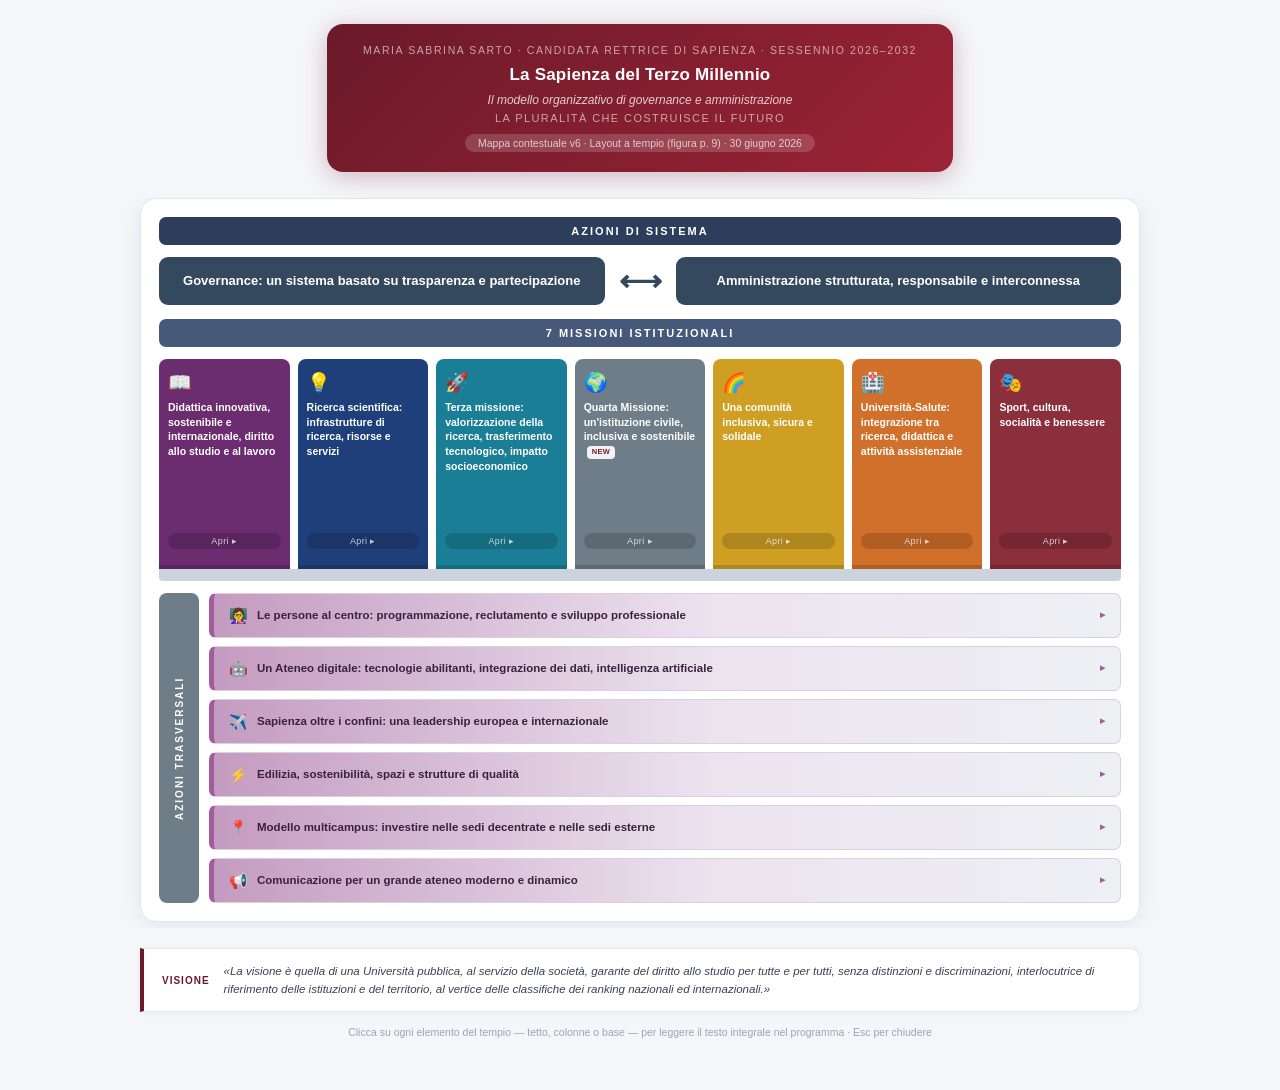
==== commit 3ca27f46: "..." ====
--- a/mappa-contestuale.html
+++ b/mappa-contestuale.html
@@ -2,7 +2,10 @@
 <html lang="it">
 <head>
 <meta charset="UTF-8">
-<title>Mappa Contestuale — Programma Sarto · Sapienza 2026–2032</title>
+<meta name="viewport" content="width=device-width, initial-scale=1">
+<title>Mappa Contestuale v6 — Programma Sarto · Sapienza 2026–2032</title>
+<meta name="description" content="Mappa interattiva del programma di Maria Sabrina Sarto per la Sapienza 2026-2032: 15 aree tematiche raggruppate in 4 cluster.">
+<link rel="canonical" href="https://mariasabrinasarto.it/mappa-contestuale.html">
 <style>
 *, *::before, *::after { box-sizing: border-box; margin: 0; padding: 0; }
 body {
@@ -20,7 +23,7 @@
   background: linear-gradient(135deg, #6b1a2a 0%, #9b2335 100%);
   border-radius: 16px;
   padding: 20px 36px;
-  max-width: 700px;
+  max-width: 720px;
   box-shadow: 0 5px 24px rgba(107,26,42,.28);
 }
 .tagline .candidate {
@@ -45,129 +48,133 @@
   padding: 3px 13px; font-size: 10.5px; color: rgba(255,255,255,.72);
 }
 
-/* ── SECTION LABELS ── */
-.section-label {
-  font-size: 9.5px; font-weight: 700; text-transform: uppercase;
-  letter-spacing: 1.2px; color: #9ca3af; margin: 18px 0 8px 2px;
-}
-
-/* ── MATRIX ── */
-.matrix { display: flex; flex-direction: column; gap: 11px; }
-
-.matrix-row {
-  display: flex;
-  align-items: flex-start;
-  border-radius: 14px;
-  border: 1.5px solid;
-  overflow: visible;
-}
-
-/* Row label (left header) */
-.row-label {
-  width: 158px;
-  min-width: 158px;
-  padding: 15px 12px;
-  border-right: 1.5px solid;
-  display: flex;
-  flex-direction: column;
-  gap: 6px;
-  border-radius: 12px 0 0 12px;
-}
-.row-icon  { font-size: 20px; line-height: 1; }
-.row-title { font-size: 11.5px; font-weight: 700; line-height: 1.35; }
-.row-desc  { font-size: 9px; line-height: 1.6; opacity: .8; }
-
-/* Cells wrapper */
-.row-cells {
+/* ── TEMPLE WRAPPER ── */
+.temple-scroll { overflow-x: auto; padding-bottom: 6px; }
+.temple {
+  max-width: 1000px;
+  min-width: 720px;
+  margin: 0 auto;
+  background: #ffffff;
+  border: 1px solid #e3e6ee;
+  border-radius: 16px;
+  padding: 18px;
+  box-shadow: 0 4px 22px rgba(20,24,44,.07);
+}
+
+/* Band headers */
+.band {
+  text-align: center;
+  font-size: 11px; font-weight: 700; letter-spacing: 2px;
+  text-transform: uppercase; color: #fff;
+  padding: 8px 12px; border-radius: 7px;
+}
+.band-system { background: #2c3e5c; }
+.band-missioni { background: #46597a; margin: 14px 0 12px; }
+
+/* ── ROOF (AZIONI DI SISTEMA) ── */
+.roof {
+  display: flex; align-items: stretch; gap: 14px;
+  margin-top: 12px;
+}
+.roof-box {
   flex: 1;
-  display: flex;
+  background: #34495e;
+  color: #fff;
+  border-radius: 9px;
+  padding: 15px 18px;
+  font-size: 13px; font-weight: 600; line-height: 1.4;
+  display: flex; align-items: center; justify-content: center;
+  text-align: center;
+  cursor: pointer;
+  transition: transform .15s, box-shadow .15s, background .15s;
+}
+.roof-box:hover { transform: translateY(-2px); background: #3d576f; box-shadow: 0 5px 16px rgba(44,62,92,.28); }
+.roof-arrow {
+  flex-shrink: 0; align-self: center;
+  font-size: 30px; color: #34495e; font-weight: 700;
+}
+
+/* ── COLUMNS (MISSIONI ISTITUZIONALI) ── */
+.columns {
+  display: grid;
+  grid-template-columns: repeat(7, 1fr);
   gap: 8px;
-  padding: 9px;
-  flex-wrap: wrap;
-  align-items: flex-start;
-}
-
-/* ── CELL ── */
-.cell {
-  flex: 1;
-  min-width: 125px;
-  background: #ffffff;
-  border-radius: 10px;
-  border: 1px solid;
-  padding: 10px 11px;
+}
+.col {
+  border-radius: 8px 8px 0 0;
+  padding: 14px 9px 20px;
+  min-height: 210px;
+  color: #fff;
   cursor: pointer;
-  transition: transform .15s, box-shadow .15s;
-}
-.cell:hover { transform: translateY(-2px); box-shadow: 0 3px 12px rgba(0,0,0,.08); }
-
-.cell-top { display: flex; gap: 7px; align-items: flex-start; }
-.c-icon  { font-size: 14px; flex-shrink: 0; margin-top: 1px; }
-.c-text  { flex: 1; min-width: 0; }
-.c-name  { font-size: 11px; font-weight: 600; color: #111827; line-height: 1.35; }
-.c-tag   { font-size: 9px; color: #6b7280; margin-top: 3px; line-height: 1.45; }
-.c-chev  {
-  font-size: 8px; color: #c4c9d4; margin-left: 3px;
-  flex-shrink: 0; margin-top: 3px; transition: transform .2s;
-}
-.cell.open .c-chev { transform: rotate(90deg); }
-
-/* Expand body */
-.cell-body { display: none; margin-top: 9px; padding-top: 9px; border-top: 1px solid #f0f1f5; }
-.cell.open .cell-body { display: block; }
-
-.c-pts { list-style: none; display: flex; flex-direction: column; gap: 4px; margin-bottom: 8px; }
-.c-pts li {
-  display: flex; gap: 6px; align-items: flex-start;
-  font-size: 10px; line-height: 1.5; color: #374151;
-}
-.c-pts li::before { content: '→'; flex-shrink: 0; color: #b0b7c3; font-size: 9px; margin-top: 1px; }
-
-.read-btn {
-  display: flex; align-items: center; justify-content: center; gap: 4px;
-  padding: 5px 10px; width: 100%;
-  background: #f7f8fa; border: 1px solid #e5e7eb;
-  border-radius: 6px; font-size: 10px; color: #4b5563;
-  cursor: pointer; transition: background .15s;
-}
-.read-btn:hover { background: #eef0f4; }
-
-/* ── BADGES ── */
+  position: relative;
+  display: flex; flex-direction: column; gap: 8px;
+  transition: transform .15s, box-shadow .15s, filter .15s;
+  box-shadow: inset 0 -4px 0 rgba(0,0,0,.16);
+}
+.col:hover { transform: translateY(-3px); filter: brightness(1.06); box-shadow: 0 8px 18px rgba(0,0,0,.18), inset 0 -4px 0 rgba(0,0,0,.16); }
+.col-icon { font-size: 19px; line-height: 1; }
+.col-title { font-size: 10.5px; font-weight: 700; line-height: 1.4; }
+.col-chev {
+  margin-top: auto;
+  font-size: 9px; text-align: center;
+  color: rgba(255,255,255,.75);
+  background: rgba(0,0,0,.16);
+  border-radius: 20px; padding: 3px 0;
+  letter-spacing: .4px;
+}
 .badge-new {
-  display: inline-block; margin-left: 4px;
-  background: #d1fae5; border: 1px solid #6ee7b7;
-  color: #065f46; border-radius: 4px;
-  font-size: 7.5px; font-weight: 700; padding: 1px 5px;
+  display: inline-block; margin-left: 3px;
+  background: rgba(255,255,255,.9);
+  color: #7a1f2b; border-radius: 4px;
+  font-size: 7.5px; font-weight: 800; padding: 1px 5px;
   vertical-align: middle; letter-spacing: .3px;
 }
 
-/* ── ROW PALETTES ── */
-/* Governance & Persone — indigo */
-.r-gov { background: #f1f2fe; border-color: #bfc5f7; }
-.r-gov .row-label  { border-right-color: #bfc5f7; }
-.r-gov .row-title  { color: #3730a3; }
-.r-gov .row-desc   { color: #6366c1; }
-.r-gov .cell       { border-color: #d4d8fb; }
-
-/* Digitale & Internazionale — amber/orange */
-.r-dig { background: #fffbee; border-color: #f5d98a; }
-.r-dig .row-label  { border-right-color: #f5d98a; }
-.r-dig .row-title  { color: #92400e; }
-.r-dig .row-desc   { color: #b45309; }
-.r-dig .cell       { border-color: #f0d990; }
-
-/* Ricerca & Innovazione — green */
-.r-res { background: #edfaf4; border-color: #82d9a8; }
-.r-res .row-label  { border-right-color: #82d9a8; }
-.r-res .row-title  { color: #065f46; }
-.r-res .row-desc   { color: #059669; }
-.r-res .cell       { border-color: #99d9b5; }
-
-/* Campus, Studenti & Benessere — sky blue */
-.r-cam { background: #edf7fb; border-color: #7ecde8; }
-.r-cam .row-label  { border-right-color: #7ecde8; }
-.r-cam .row-title  { color: #0c4a6e; }
-.r-cam .row-desc   { color: #0369a1; }
-.r-cam .cell       { border-color: #8dcde6; }
+/* Column palette (fedele alla figura pag. 9) */
+.c1 { background: #6b2c70; }  /* Didattica — viola */
+.c2 { background: #1f3f7a; }  /* Ricerca — blu */
+.c3 { background: #1a7f96; }  /* Terza missione — teal */
+.c4 { background: #6f7d88; }  /* Quarta missione — grigio */
+.c5 { background: #cf9f24; }  /* Comunità — oro */
+.c6 { background: #d1702a; }  /* Università-Salute — arancio */
+.c7 { background: #8a2f3b; }  /* Sport — bordeaux */
+
+/* Stylobate (base sotto le colonne) */
+.stylobate { height: 12px; background: #cdd3de; border-radius: 0 0 4px 4px; }
+
+/* ── FOUNDATION (AZIONI TRASVERSALI) ── */
+.foundation {
+  display: flex; align-items: stretch; gap: 10px;
+  margin-top: 12px;
+}
+.found-label {
+  flex-shrink: 0;
+  width: 40px;
+  background: #6f7d88;
+  color: #fff;
+  border-radius: 8px;
+  display: flex; align-items: center; justify-content: center;
+  font-size: 10px; font-weight: 700; letter-spacing: 2px;
+  text-transform: uppercase;
+  writing-mode: vertical-rl; transform: rotate(180deg);
+  text-align: center;
+}
+.found-bars { flex: 1; display: flex; flex-direction: column; gap: 8px; }
+.found-bar {
+  background: linear-gradient(90deg, #c49bc0 0%, #ece3ef 55%, #eef0f4 100%);
+  border: 1px solid #dccfe0;
+  border-left: 5px solid #a25c9c;
+  border-radius: 7px;
+  padding: 11px 15px;
+  font-size: 11.5px; font-weight: 600; color: #3a2140;
+  line-height: 1.4;
+  cursor: pointer;
+  display: flex; align-items: center; gap: 9px;
+  transition: transform .15s, box-shadow .15s, filter .15s;
+}
+.found-bar:hover { transform: translateX(3px); filter: brightness(1.02); box-shadow: 0 4px 12px rgba(90,50,90,.16); }
+.found-bar .fb-icon { font-size: 15px; flex-shrink: 0; }
+.found-bar .fb-chev { margin-left: auto; font-size: 10px; color: #a25c9c; flex-shrink: 0; }
 
 /* ── MODAL ── */
 .modal-overlay {
@@ -213,7 +220,7 @@
 
 /* ── VISION STRIP ── */
 .vision {
-  margin-top: 18px;
+  margin: 20px auto 0; max-width: 1000px;
   background: #fff;
   border: 1px solid #e8eaf0;
   border-left: 4px solid #6b1a2a;
@@ -228,24 +235,14 @@
 }
 .vision-text { font-size: 11.5px; color: #374151; line-height: 1.58; font-style: italic; }
 
-/* ── LEGEND ── */
-.legend { display: flex; gap: 12px; justify-content: center; margin-top: 14px; flex-wrap: wrap; }
-.leg-item { display: flex; align-items: center; gap: 5px; font-size: 10.5px; color: #6b7280; }
-.leg-dot { width: 8px; height: 8px; border-radius: 50%; flex-shrink: 0; }
-.hint { text-align: center; font-size: 10.5px; color: #9ca3af; margin-top: 10px; }
+.hint { text-align: center; font-size: 10.5px; color: #9ca3af; margin-top: 14px; }
 
 /* ── RESPONSIVE ── */
-@media (max-width: 860px) {
-  .matrix-row { flex-direction: column; }
-  .row-label {
-    width: 100%; min-width: unset;
-    border-right: none; border-bottom: 1.5px solid;
-    flex-direction: row; align-items: center;
-    padding: 12px 14px; gap: 10px;
-    border-radius: 12px 12px 0 0;
-  }
-  .row-cells { padding: 10px 10px 12px; }
-  .cell { min-width: 140px; }
+@media (max-width: 760px) {
+  .temple { padding: 14px; }
+  .roof { flex-direction: column; gap: 8px; }
+  .roof-arrow { transform: rotate(90deg); align-self: center; font-size: 24px; }
+  .hint::before { content: '↔ Scorri per vedere il tempio · '; }
 }
 </style>
 </head>
@@ -256,385 +253,123 @@
   <div class="tagline">
     <div class="candidate">Maria Sabrina Sarto · Candidata Rettrice di Sapienza · Sessennio 2026–2032</div>
     <h1>La Sapienza del Terzo Millennio</h1>
-    <div class="subtitle">Autorevolezza · Partecipazione · Inclusione · Internazionalizzazione</div>
+    <div class="subtitle">Il modello organizzativo di governance e amministrazione</div>
     <div class="slogan">La pluralità che costruisce il futuro</div>
-    <div class="version-tag">Programma definitivo · 30 giugno 2026 · 15 aree tematiche · 4 cluster</div>
+    <div class="version-tag">Mappa contestuale v6 · Layout a tempio (figura p. 9) · 30 giugno 2026</div>
   </div>
 </div>
 
-<div class="section-label">Azioni di Governo</div>
-<div class="matrix">
-
-  <!-- ══════════════════════════════════════════
-       ROW 1 · GOVERNANCE & PERSONE
-  ══════════════════════════════════════════ -->
-  <div class="matrix-row r-gov">
-    <div class="row-label">
-      <span class="row-icon">⚖️</span>
-      <div>
-        <div class="row-title">Governance &amp; Persone</div>
-        <div class="row-desc">Modello a matrice · Capitale umano · Inclusione · Partecipazione</div>
+<!-- ══ TEMPIO ══ -->
+<div class="temple-scroll">
+<div class="temple">
+
+  <!-- ── ROOF · AZIONI DI SISTEMA ── -->
+  <div class="band band-system">Azioni di sistema</div>
+  <div class="roof">
+    <div class="roof-box" onclick="openModal(event,'governance')">
+      Governance: un sistema basato su trasparenza e partecipazione
+    </div>
+    <div class="roof-arrow">⟷</div>
+    <div class="roof-box" onclick="openModal(event,'amministrazione')">
+      Amministrazione strutturata, responsabile e interconnessa
+    </div>
+  </div>
+
+  <!-- ── COLUMNS · MISSIONI ISTITUZIONALI ── -->
+  <div class="band band-missioni">7 Missioni istituzionali</div>
+  <div class="columns">
+
+    <div class="col c1" onclick="openModal(event,'didattica')">
+      <span class="col-icon">📖</span>
+      <div class="col-title">Didattica innovativa, sostenibile e internazionale, diritto allo studio e al lavoro</div>
+      <div class="col-chev">Apri ▸</div>
+    </div>
+
+    <div class="col c2" onclick="openModal(event,'ricerca')">
+      <span class="col-icon">💡</span>
+      <div class="col-title">Ricerca scientifica: infrastrutture di ricerca, risorse e servizi</div>
+      <div class="col-chev">Apri ▸</div>
+    </div>
+
+    <div class="col c3" onclick="openModal(event,'terzamissione')">
+      <span class="col-icon">🚀</span>
+      <div class="col-title">Terza missione: valorizzazione della ricerca, trasferimento tecnologico, impatto socioeconomico</div>
+      <div class="col-chev">Apri ▸</div>
+    </div>
+
+    <div class="col c4" onclick="openModal(event,'quartamissione')">
+      <span class="col-icon">🌍</span>
+      <div class="col-title">Quarta Missione: un'istituzione civile, inclusiva e sostenibile<span class="badge-new">NEW</span></div>
+      <div class="col-chev">Apri ▸</div>
+    </div>
+
+    <div class="col c5" onclick="openModal(event,'comunita')">
+      <span class="col-icon">🌈</span>
+      <div class="col-title">Una comunità inclusiva, sicura e solidale</div>
+      <div class="col-chev">Apri ▸</div>
+    </div>
+
+    <div class="col c6" onclick="openModal(event,'salute')">
+      <span class="col-icon">🏥</span>
+      <div class="col-title">Università-Salute: integrazione tra ricerca, didattica e attività assistenziale</div>
+      <div class="col-chev">Apri ▸</div>
+    </div>
+
+    <div class="col c7" onclick="openModal(event,'sport')">
+      <span class="col-icon">🎭</span>
+      <div class="col-title">Sport, cultura, socialità e benessere</div>
+      <div class="col-chev">Apri ▸</div>
+    </div>
+
+  </div>
+  <div class="stylobate"></div>
+
+  <!-- ── FOUNDATION · AZIONI TRASVERSALI ── -->
+  <div class="foundation">
+    <div class="found-label">Azioni trasversali</div>
+    <div class="found-bars">
+
+      <div class="found-bar" onclick="openModal(event,'capitaliumano')">
+        <span class="fb-icon">👩‍🏫</span>
+        <span>Le persone al centro: programmazione, reclutamento e sviluppo professionale</span>
+        <span class="fb-chev">▸</span>
       </div>
-    </div>
-    <div class="row-cells">
-
-      <div class="cell" onclick="toggleCell(this)">
-        <div class="cell-top">
-          <span class="c-icon">🏛️</span>
-          <div class="c-text">
-            <div class="c-name">Governance: Trasparenza &amp; Partecipazione</div>
-            <div class="c-tag">Modello a matrice · Ascolto · Cabina di regia · Dipartimenti · Presidi</div>
-          </div>
-          <span class="c-chev">▶</span>
-        </div>
-        <div class="cell-body">
-          <ul class="c-pts">
-            <li>Governance ampia su azioni e missioni del modello a matrice: Prorettrici/Prorettori con specifiche deleghe + Cabina di regia di governance</li>
-            <li>Ascolto come metodo ordinario: appuntamento periodico con tutte le componenti, momenti di restituzione e confronto sullo stato del programma</li>
-            <li>Piena centralità dialogo con rappresentanze studentesche: da semplice consultazione a co-progettazione</li>
-            <li>Architettura decisionale: Collegio Direttori con parere obbligatorio, Presidi, corsi di studio e collegi di dottorato valorizzati</li>
-          </ul>
-          <button class="read-btn" onclick="openModal(event,'governance')">📄 Leggi nel programma</button>
-        </div>
+
+      <div class="found-bar" onclick="openModal(event,'digitale')">
+        <span class="fb-icon">🤖</span>
+        <span>Un Ateneo digitale: tecnologie abilitanti, integrazione dei dati, intelligenza artificiale</span>
+        <span class="fb-chev">▸</span>
       </div>
 
-      <div class="cell" onclick="toggleCell(this)">
-        <div class="cell-top">
-          <span class="c-icon">⚙️</span>
-          <div class="c-text">
-            <div class="c-name">Amministrazione &amp; Semplificazione</div>
-            <div class="c-tag">Meno burocrazia · Modello a matrice · RA coordinamento · Cabina regia DG</div>
-          </div>
-          <span class="c-chev">▶</span>
-        </div>
-        <div class="cell-body">
-          <ul class="c-pts">
-            <li>Restituire tempo a docenti e ricercatori: semplificazione adempimenti (transizione digitale + nuovo modello a matrice)</li>
-            <li>Modello a matrice amministrativo: "de-silosizzazione", Gruppo di Coordinamento stabile dei Responsabili Amministrativi (RA)</li>
-            <li>Cabina di regia per l'amministrazione presieduta dal/dalla DG, con tutte le Direttrici/Direttori di Area</li>
-            <li>Flussi procedurali chiari, cronoprogramma condiviso; unica base di dati comune con cruscotto di ateneo</li>
-          </ul>
-          <button class="read-btn" onclick="openModal(event,'amministrazione')">📄 Leggi nel programma</button>
-        </div>
+      <div class="found-bar" onclick="openModal(event,'internazionale')">
+        <span class="fb-icon">✈️</span>
+        <span>Sapienza oltre i confini: una leadership europea e internazionale</span>
+        <span class="fb-chev">▸</span>
       </div>
 
-      <div class="cell" onclick="toggleCell(this)">
-        <div class="cell-top">
-          <span class="c-icon">👩‍🏫</span>
-          <div class="c-text">
-            <div class="c-name">Investire nel Capitale Umano</div>
-            <div class="c-tag">Reclutamento · IRIS-AP · PTA · Preruolo · Premialità · Tavoli MUR</div>
-          </div>
-          <span class="c-chev">▶</span>
-        </div>
-        <div class="cell-body">
-          <ul class="c-pts">
-            <li>Criteri trasparenti per distribuzione punti organico: programmazione triennale ampia, cruscotto esteso a Dipartimenti, quota strategica rettrice</li>
-            <li>Piano straordinario up-grade (fine 2026): piena implementazione; tavoli di confronto a livello ministeriale per PTA</li>
-            <li>Piena valorizzazione del tecnologo a tempo indeterminato (art. 24-ter L. 240/2010)</li>
-            <li>Merito e premialità: applicazione del Regolamento (IRIS-AP), compensi premianti equi e trasparenti per docenti, PTA e CEL</li>
-          </ul>
-          <button class="read-btn" onclick="openModal(event,'capitaliumano')">📄 Leggi nel programma</button>
-        </div>
+      <div class="found-bar" onclick="openModal(event,'campus')">
+        <span class="fb-icon">⚡</span>
+        <span>Edilizia, sostenibilità, spazi e strutture di qualità</span>
+        <span class="fb-chev">▸</span>
       </div>
 
-      <div class="cell" onclick="toggleCell(this)">
-        <div class="cell-top">
-          <span class="c-icon">🌈</span>
-          <div class="c-text">
-            <div class="c-name">Comunità Inclusiva, Sicura &amp; Solidale</div>
-            <div class="c-tag">Pari opportunità · CAV · Carriera Alias · Disabilità · Consigliera Fiducia</div>
-          </div>
-          <span class="c-chev">▶</span>
-        </div>
-        <div class="cell-body">
-          <ul class="c-pts">
-            <li>Pari opportunità (art. 51 Cost.): bilanciamento di genere in tutte le strutture; Consigliera di Fiducia figura neutrale e indipendente</li>
-            <li>CAV, Carriera Alias, codice condotta molestie, supporto LGBTQ+: continuità e rafforzamento</li>
-            <li>Gender Equality Plan semplificato e concreto; contrasto mobbing; CUG rafforzato</li>
-            <li>Disabilità e DSA: garante di ateneo per gli studenti, portali accessibili, contrasto digital divide</li>
-          </ul>
-          <button class="read-btn" onclick="openModal(event,'comunita')">📄 Leggi nel programma</button>
-        </div>
+      <div class="found-bar" onclick="openModal(event,'multicampus')">
+        <span class="fb-icon">📍</span>
+        <span>Modello multicampus: investire nelle sedi decentrate e nelle sedi esterne</span>
+        <span class="fb-chev">▸</span>
       </div>
 
+      <div class="found-bar" onclick="openModal(event,'comunicazione')">
+        <span class="fb-icon">📢</span>
+        <span>Comunicazione per un grande ateneo moderno e dinamico</span>
+        <span class="fb-chev">▸</span>
+      </div>
+
     </div>
   </div>
 
-  <!-- ══════════════════════════════════════════
-       ROW 2 · DIGITALE & INTERNAZIONALE
-  ══════════════════════════════════════════ -->
-  <div class="matrix-row r-dig">
-    <div class="row-label">
-      <span class="row-icon">🌐</span>
-      <div>
-        <div class="row-title">Digitale, IA &amp; Internazionale</div>
-        <div class="row-desc">Ateneo 5.0 · Cybersecurity · IA · Comunicazione · Leadership europea</div>
-      </div>
-    </div>
-    <div class="row-cells">
-
-      <div class="cell" onclick="toggleCell(this)">
-        <div class="cell-top">
-          <span class="c-icon">🤖</span>
-          <div class="c-text">
-            <div class="c-name">Ateneo Digitale &amp; Intelligenza Artificiale</div>
-            <div class="c-tag">Ateneo 5.0 · Fibra ottica · Cybersecurity · Comitato IA · DEH · EuroHPC</div>
-          </div>
-          <span class="c-chev">▶</span>
-        </div>
-        <div class="cell-body">
-          <ul class="c-pts">
-            <li>Ateneo 5.0: Human Centric, sostenibilità, resilienza, transizione digitale — ecosistema iperconnesso e sostenibile</li>
-            <li>Nuova rete fibra ottica (100 Gbps), Wi-Fi ultima generazione, IoT Smart Building, technology refresh 5 anni</li>
-            <li>Resilienza cibernetica post-attacco febbraio 2026: SOC, monitoraggio continuo, standard cybersecurity nei contratti con fornitori</li>
-            <li>IA: Comitato Tecnico-Scientifico per l'AI (EU AI Act), chat-botxRAG, DEH, pacchetti software AI, EuroHPC e AI Factories europee</li>
-          </ul>
-          <button class="read-btn" onclick="openModal(event,'digitale')">📄 Leggi nel programma</button>
-        </div>
-      </div>
-
-      <div class="cell" onclick="toggleCell(this)">
-        <div class="cell-top">
-          <span class="c-icon">📢</span>
-          <div class="c-text">
-            <div class="c-name">Comunicazione per un Ateneo Moderno</div>
-            <div class="c-tag">Racconto comunità · Comitato Editoriale Web · Accessibilità · Ranking</div>
-          </div>
-          <span class="c-chev">▶</span>
-        </div>
-        <div class="cell-body">
-          <ul class="c-pts">
-            <li>Narrazione autentica: racconto della comunità Sapienza con studentesse, studenti e personale al centro</li>
-            <li>Strumenti multitarget: Radio Sapienza, social, sito web, stampa — comunicazione verso studenti, famiglie, territorio, stakeholder</li>
-            <li>Comitato Editoriale Web per l'allineamento degli strumenti di comunicazione web; accessibilità contenuti (cap. XIII)</li>
-            <li>Ranking come strumento di lettura e miglioramento, non fine in sé: affiliazione pubblicazioni, tracciabilità produzione scientifica</li>
-          </ul>
-          <button class="read-btn" onclick="openModal(event,'comunicazione')">📄 Leggi nel programma</button>
-        </div>
-      </div>
-
-      <div class="cell" onclick="toggleCell(this)">
-        <div class="cell-top">
-          <span class="c-icon">✈️</span>
-          <div class="c-text">
-            <div class="c-name">Sapienza oltre i confini: Leadership Europea</div>
-            <div class="c-tag">CIVIS 11+6 · Dottorato internazionale · Area dedicata · 2160 accordi</div>
-          </div>
-          <span class="c-chev">▶</span>
-        </div>
-        <div class="cell-body">
-          <ul class="c-pts">
-            <li>CIVIS: 11 università europee + 6 africane; reti euromediterranee, America Latina, Africa, Medio Oriente, Asia</li>
-            <li>Attrazione talenti: housing, orientamento, assistenza amministrativa; Grant e programmi sostegno</li>
-            <li>Dottorato come volano: congiunti e cotutele, visiting PhD (status formale), Marie Skłodowska-Curie, borse internazionali</li>
-            <li>Ricostituzione Area dedicata all'internazionalizzazione; raccordo con MAECI, Ambasciate, Consolati; 2160 accordi valorizzati</li>
-          </ul>
-          <button class="read-btn" onclick="openModal(event,'internazionale')">📄 Leggi nel programma</button>
-        </div>
-      </div>
-
-    </div>
-  </div>
-
-</div><!-- end gov/trasversali section -->
-
-<div class="section-label" style="margin-top:22px">Missioni Istituzionali</div>
-<div class="matrix">
-
-  <!-- ══════════════════════════════════════════
-       ROW 3 · RICERCA, INNOVAZIONE & SALUTE
-  ══════════════════════════════════════════ -->
-  <div class="matrix-row r-res">
-    <div class="row-label">
-      <span class="row-icon">🔬</span>
-      <div>
-        <div class="row-title">Ricerca, Missioni &amp; Salute</div>
-        <div class="row-desc">Infrastrutture · Post-PNRR · Terza Missione · Quarta Missione · Università-Salute</div>
-      </div>
-    </div>
-    <div class="row-cells">
-
-      <div class="cell" onclick="toggleCell(this)">
-        <div class="cell-top">
-          <span class="c-icon">💡</span>
-          <div class="c-text">
-            <div class="c-name">Ricerca Scientifica: Risorse, Qualità &amp; Post-PNRR</div>
-            <div class="c-tag">FIS3 Starting Grant · 16M bandi · CERT · Post-PNRR · ESFRI · Qualità VQR</div>
-          </div>
-          <span class="c-chev">▶</span>
-        </div>
-        <div class="cell-body">
-          <ul class="c-pts">
-            <li>Primo Ateneo in Italia per FIS3 Starting Grant; 16 milioni di euro in bandi interni nel 2026; supporto capillare ed equo a tutte le aree disciplinari</li>
-            <li>Infrastrutture condivise: facilities omogenee, piattaforma censimento laboratori, PNIR/ESFRI, tecnologi a tempo indeterminato</li>
-            <li>Qualità: monitoraggio continuo, affiliazione corretta pubblicazioni, rifiuto automatismi bibliometrici; CERT + Panel Dual Use</li>
-            <li>Post-PNRR: continuità infrastrutture e reti; reinvestimento economie di progetto; RTT + tecnologi; 600.000 euro/anno quote fondazioni</li>
-          </ul>
-          <button class="read-btn" onclick="openModal(event,'ricerca')">📄 Leggi nel programma</button>
-        </div>
-      </div>
-
-      <div class="cell" onclick="toggleCell(this)">
-        <div class="cell-top">
-          <span class="c-icon">🚀</span>
-          <div class="c-text">
-            <div class="c-name">Terza Missione &amp; Trasferimento Tecnologico</div>
-            <div class="c-tag">SIEH · In-house Sapienza · Brevetti · DTC Lazio · Rome Technopole · D34Health</div>
-          </div>
-          <span class="c-chev">▶</span>
-        </div>
-        <div class="cell-body">
-          <ul class="c-pts">
-            <li>Ecosistema innovazione integrato: SIEH, ricerca fondamentale → trasferimento → impatto socioeconomico</li>
-            <li>In-house di Sapienza (modello Lazio Innova): validazione e maturità tecnologica brevetti, maggiore potere negoziale</li>
-            <li>Tutela proprietà intellettuale: semplificazione brevettazione, spin-off, startup; capitale umano + digitalizzazione cross-check competenze</li>
-            <li>DTC Lazio, Rome Technopole, D34Health: patrimonio strategico da consolidare; public engagement, cittadinanza attiva</li>
-          </ul>
-          <button class="read-btn" onclick="openModal(event,'terzamissione')">📄 Leggi nel programma</button>
-        </div>
-      </div>
-
-      <div class="cell" onclick="toggleCell(this)">
-        <div class="cell-top">
-          <span class="c-icon">🌍</span>
-          <div class="c-text">
-            <div class="c-name">Quarta Missione: Istituzione Civile &amp; Sostenibile<span class="badge-new">NEW</span></div>
-            <div class="c-tag">Polo Penitenziario · Civic engagement · Co-creazione · Padel e Salute</div>
-          </div>
-          <span class="c-chev">▶</span>
-        </div>
-        <div class="cell-body">
-          <ul class="c-pts">
-            <li>Quarta Missione = sintesi civile dell'operato dell'Ateneo: motore di transizione sociale ed ecologica che mette al centro la persona</li>
-            <li>Polo Universitario Penitenziario e accessibilità "universale": impegno concreto per l'uguaglianza, abbattimento barriere, giustizia sociale</li>
-            <li>Civic engagement nelle periferie romane: incontri scuole, associazioni, terzo settore; orientamento, supporto didattico, presidi culturali</li>
-            <li>Co-creazione con territorio e salute pubblica: campagne screening gratuito, Padel e Salute, integrazione ricerca Policlinici e territorio</li>
-          </ul>
-          <button class="read-btn" onclick="openModal(event,'quartamissione')">📄 Leggi nel programma</button>
-        </div>
-      </div>
-
-      <div class="cell" onclick="toggleCell(this)">
-        <div class="cell-top">
-          <span class="c-icon">🏥</span>
-          <div class="c-text">
-            <div class="c-name">Università-Salute: Ricerca, Clinica &amp; Formazione</div>
-            <div class="c-tag">Comitato coordinamento · Policlinico 1Mld€ · 3+1 poli · Ricerca biomedica</div>
-          </div>
-          <span class="c-chev">▶</span>
-        </div>
-        <div class="cell-body">
-          <ul class="c-pts">
-            <li>3 aree mediche (Policlinico Umberto I, Sant'Andrea, Polo Pontino) + 4° polo a Rieti: governance attenta che coniuga eccellenza scientifica e continuità assistenza</li>
-            <li>Comitato di Coordinamento per l'integrazione delle attività accademiche e assistenziali dei docenti di area medica (previsione Art. 27 Statuto)</li>
-            <li>Policlinico Umberto I: progetto ricostruzione (ca. 1 miliardo €) — campus medico-universitario di eccellenza integrato</li>
-            <li>Ricerca biomedica multidisciplinare: IR rafforzate, reclutamento qualità, attrattività giovani talenti</li>
-          </ul>
-          <button class="read-btn" onclick="openModal(event,'salute')">📄 Leggi nel programma</button>
-        </div>
-      </div>
-
-    </div>
-  </div>
-
-  <!-- ══════════════════════════════════════════
-       ROW 4 · CAMPUS, STUDENTI & BENESSERE
-  ══════════════════════════════════════════ -->
-  <div class="matrix-row r-cam">
-    <div class="row-label">
-      <span class="row-icon">🎓</span>
-      <div>
-        <div class="row-title">Campus, Studenti &amp; Benessere</div>
-        <div class="row-desc">Didattica · Diritto allo studio · Campus 5.0 · Multicampus · Sport · Cultura</div>
-      </div>
-    </div>
-    <div class="row-cells">
-
-      <div class="cell" onclick="toggleCell(this)">
-        <div class="cell-top">
-          <span class="c-icon">📖</span>
-          <div class="c-text">
-            <div class="c-name">Didattica Innovativa &amp; Diritto allo Studio</div>
-            <div class="c-tag">126.000 studenti · UniTelma · DEH · CORIT · C1 docenti · Placement</div>
-          </div>
-          <span class="c-chev">▶</span>
-        </div>
-        <div class="cell-body">
-          <ul class="c-pts">
-            <li>Da 113.000 (2020) a 126.000 studenti (2026): qualità didattica, centralità CdS, dialogo rappresentanze, piattaforma aule IoT</li>
-            <li>Diritto allo studio: alloggi, borse, welfare abitativo (tavolo Regione-Comune), ristorazione diffusa, tutorato, salute psicofisica</li>
-            <li>Didattica telematica: UniTelma Sapienza come asset strategico per blended learning; Digital Education Hub MOOC; standard minimi misurabili</li>
-            <li>Internazionalizzazione didattica: CIVIS, double degrees, certificazione C1 docenti (CLA), CORIT bottom-up; dottorato IDT/ANVUR con incremento borsa</li>
-          </ul>
-          <button class="read-btn" onclick="openModal(event,'didattica')">📄 Leggi nel programma</button>
-        </div>
-      </div>
-
-      <div class="cell" onclick="toggleCell(this)">
-        <div class="cell-top">
-          <span class="c-icon">⚡</span>
-          <div class="c-text">
-            <div class="c-name">Edilizia, Sostenibilità &amp; Campus 5.0</div>
-            <div class="c-tag">BEI 2027-28 · C10 · ASPP team · Smart Grid 21MW · CER · Living Lab</div>
-          </div>
-          <span class="c-chev">▶</span>
-        </div>
-        <div class="cell-body">
-          <ul class="c-pts">
-            <li>Piano strutturato riqualificazione: sicurezza safety+security, abbattimento barriere; BEI (C10, Borghetto Flaminio, aule, residenze — termine 2027-28)</li>
-            <li>Sicurezza luoghi di lavoro: team ASPP dedicato (modello Napoli Federico II / Bologna), RSPP, presidio governance dedicato in AGE</li>
-            <li>Campus Sapienza 5.0: Smart Grid diffusa 21MW (35 GWh/anno), fotovoltaico, accumulo, IA/ML/IoT gestione predittiva — Living Lab urbano multidisciplinare</li>
-            <li>Comunità Energetiche Rinnovabili (CER): ateneo protagonista transizione energetica; hub produttivo intelligente</li>
-          </ul>
-          <button class="read-btn" onclick="openModal(event,'campus')">📄 Leggi nel programma</button>
-        </div>
-      </div>
-
-      <div class="cell" onclick="toggleCell(this)">
-        <div class="cell-top">
-          <span class="c-icon">📍</span>
-          <div class="c-text">
-            <div class="c-name">Modello Multicampus: 36 sedi + Latina &amp; Rieti</div>
-            <div class="c-tag">Digital twin Latina · Navette ferroviaria · BESSa Rieti · CeSaRi · Comitato sedi</div>
-          </div>
-          <span class="c-chev">▶</span>
-        </div>
-        <div class="cell-body">
-          <ul class="c-pts">
-            <li>Unica piattaforma digitale multicampus (Ateneo 5.0): gestione edifici, aule, laboratori sedi decentrate in tempo reale</li>
-            <li>Latina (Ce.R.S.I.Te.S.): digital twin polo pontino (web+app), navette elettriche in sharing con Latina Scalo ferroviaria</li>
-            <li>Rieti: BESSa (dipartimento multidisciplinare), CeSaRi; regolamentazione tipo dipartimento multidisciplinare per finanziamenti e reclutamento</li>
-            <li>Comitato di coordinamento per le sedi esterne (delegati Rettrice + Direttori strutture locali): programmazione investimenti integrata</li>
-          </ul>
-          <button class="read-btn" onclick="openModal(event,'multicampus')">📄 Leggi nel programma</button>
-        </div>
-      </div>
-
-      <div class="cell" onclick="toggleCell(this)">
-        <div class="cell-top">
-          <span class="c-icon">🎭</span>
-          <div class="c-text">
-            <div class="c-name">Sport, Cultura, Socialità &amp; Benessere</div>
-            <div class="c-tag">MuSa · Theatron · Teatro Ateneo · DTC Lazio · Sapienza Sport · CUS</div>
-          </div>
-          <span class="c-chev">▶</span>
-        </div>
-        <div class="cell-body">
-          <ul class="c-pts">
-            <li>Cultura: MuSa (Musica Sapienza, 2006), Theatron (teatro greco-latino, 2010), Teatro di Ateneo (riqualificazione e rilancio); DTC Lazio e CHANGES</li>
-            <li>Sport: Sapienza Sport trasformata in campus sportivo con aule studio e spazi socializzazione; rinnovo concessione; piano mobilità sostenibile</li>
-            <li>Spazi e socialità: aule studio, aree verdi, luoghi ristoro distribuiti tra tutti i poli; IoT gestione spazi</li>
-            <li>Benessere: ascolto psicologico, assistenza sanitaria, prevenzione; inclusione e accessibilità rimozione ogni barriera</li>
-          </ul>
-          <button class="read-btn" onclick="openModal(event,'sport')">📄 Leggi nel programma</button>
-        </div>
-      </div>
-
-    </div>
-  </div>
-
-</div><!-- end missioni section -->
+</div>
+</div>
 
 <!-- Vision strip -->
 <div class="vision">
@@ -642,14 +377,7 @@
   <div class="vision-text">«La visione è quella di una Università pubblica, al servizio della società, garante del diritto allo studio per tutte e per tutti, senza distinzioni e discriminazioni, interlocutrice di riferimento delle istituzioni e del territorio, al vertice delle classifiche dei ranking nazionali ed internazionali.»</div>
 </div>
 
-<div class="legend">
-  <div class="leg-item"><span class="leg-dot" style="background:#6366f1"></span> Governance &amp; Persone</div>
-  <div class="leg-item"><span class="leg-dot" style="background:#f59e0b"></span> Digitale &amp; Internazionale</div>
-  <div class="leg-item"><span class="leg-dot" style="background:#10b981"></span> Ricerca, Missioni &amp; Salute</div>
-  <div class="leg-item"><span class="leg-dot" style="background:#0ea5e9"></span> Campus, Studenti &amp; Benessere</div>
-</div>
-
-<p class="hint">Clicca su ogni scheda per espandere · "Leggi nel programma" per il testo integrale · Esc per chiudere il pannello</p>
+<p class="hint">Clicca su ogni elemento del tempio — tetto, colonne o base — per leggere il testo integrale nel programma · Esc per chiudere</p>
 
 <!-- ══ MODAL ══ -->
 <div class="modal-overlay" id="overlay" onclick="closeOnOverlay(event)">
@@ -665,7 +393,7 @@
 const S = {
 
   governance: {
-    cluster: "Governance & Persone",
+    cluster: "Azioni di sistema",
     title: "Governance: un sistema basato su trasparenza e partecipazione",
     paragraphs: [
       "Intendo affrontare i nodi strutturali, le complessità burocratiche e le disomogeneità interne non con interventi isolati, ma con un approccio programmatico e sistemico che implementi il <strong>modello collaborativo a matrice</strong> e si fondi su un metodo di lavoro basato su condivisione, trasparenza, dialogo, inclusione, lavoro di squadra.",
@@ -676,7 +404,7 @@
   },
 
   amministrazione: {
-    cluster: "Governance & Persone",
+    cluster: "Azioni di sistema",
     title: "Amministrazione strutturata, responsabile e interconnessa",
     paragraphs: [
       "<strong>Restituire tempo per fare ricerca e didattica di qualità: meno burocrazia, più scienza.</strong> Il tempo è la risorsa più preziosa di una comunità accademica. Eppure oggi una parte crescente del tempo dei docenti e del PTA è assorbita da adempimenti, relazioni, procedure, controlli e rendicontazioni. Mi impegno ad agire per restituire ai docenti e ai ricercatori il tempo sottratto dagli adempimenti. I due ambiti principali di intervento sono: il <strong>completamento della transizione digitale</strong> del nostro Ateneo e l'<strong>integrazione e traslazione del nuovo modello di governance a matrice</strong> nella struttura organizzativa e operativa dell'amministrazione.",
@@ -688,7 +416,7 @@
   },
 
   capitaliumano: {
-    cluster: "Governance & Persone",
+    cluster: "Azioni trasversali",
     title: "Investire nel capitale umano: programmazione delle risorse, reclutamento e sviluppo professionale",
     paragraphs: [
       "In un ateneo in crescita per attività di ricerca, per ampiezza e qualità dell'offerta formativa, per impegno nelle attività di terza e quarta missione, il tema dell'<strong>investimento nel capitale umano assume una centralità assoluta</strong>, sia con riferimento al personale docente che al personale tecnico-amministrativo bibliotecario. Intendo impegnarmi con fermezza per <strong>incrementare le risorse</strong> destinate al reclutamento e alla progressione di carriera del personale docente, tecnico-amministrativo e bibliotecario.",
@@ -700,7 +428,7 @@
   },
 
   comunita: {
-    cluster: "Governance & Persone",
+    cluster: "Missioni istituzionali",
     title: "Una comunità inclusiva, sicura e solidale",
     paragraphs: [
       "Con ferma convinzione intendo proseguire nel percorso intrapreso su temi inerenti l'inclusione, il forte impegno contro le diseguaglianze, il serio contrasto ad ogni forma di discriminazione e violenza, la garanzia del pieno rispetto della dignità di tutte le persone. Sapienza è attiva da anni sui <strong>temi dell'inclusione, della diversità e del contrasto alle diseguaglianze</strong>. L'obiettivo è trasformare l'Ateneo in un ambiente <em>inclusive by design</em>, dove la diversità non è considerata un limite, ma un valore aggiunto.",
@@ -711,7 +439,7 @@
   },
 
   digitale: {
-    cluster: "Digitale, IA & Internazionale",
+    cluster: "Azioni trasversali",
     title: "Un Ateneo digitale: tecnologie abilitanti, integrazione dei dati, intelligenza artificiale",
     paragraphs: [
       "<strong>Il modello di Ateneo 5.0</strong> intende definire l'evoluzione culturale e tecnologica delle università, trasponendo nel mondo accademico i principi della <em>Società 5.0</em> e dell'<em>Industria 5.0</em>. I suoi elementi fondamentali sono: la <strong>centralità della persona</strong> (<em>Human Centric</em>), la <strong>sostenibilità e transizione ecologica</strong>, la <strong>resilienza</strong> e la <strong>transizione digitale</strong>. L'obiettivo fondamentale è la creazione di un <strong>ecosistema digitale iperconnesso, flessibile, resiliente e sostenibile</strong>.",
@@ -722,7 +450,7 @@
   },
 
   comunicazione: {
-    cluster: "Digitale, IA & Internazionale",
+    cluster: "Azioni trasversali",
     title: "Comunicazione per un grande ateneo moderno e dinamico",
     paragraphs: [
       "Una grande università deve essere aperta e riconoscibile. È necessario promuovere una <strong>comunicazione istituzionale moderna, trasparente ed efficace</strong>, capace di raccontare alla società le attività dell'Ateneo, le opportunità che offre, i risultati della ricerca, le innovazioni sviluppate e il valore culturale e scientifico prodotto dalla comunità accademica. Si darà continuità alle <strong>strategie comunicative ampiamente implementate negli ultimi anni</strong>, valorizzando in particolare l'aspetto di <strong>racconto della vita della nostra comunità</strong>, portando al centro le studentesse e gli studenti, ricercatrici e ricercatori, i docenti e tutti i coloro del personale tecnico-amministrativo bibliotecario.",
@@ -733,7 +461,7 @@
   },
 
   internazionale: {
-    cluster: "Digitale, IA & Internazionale",
+    cluster: "Azioni trasversali",
     title: "Sapienza oltre i confini: una leadership europea e internazionale",
     paragraphs: [
       "La Sapienza, per storia, dimensione e autorevolezza scientifica, è chiamata a svolgere un ruolo di primo piano nello spazio europeo della ricerca e della formazione superiore. <strong>Rafforzarne la dimensione internazionale</strong> significa investire responsabilmente sul futuro dell'Ateneo. Ritengo fondamentale rilanciare e rafforzare una <strong>strategia di internazionalizzazione strutturata, trasversale, integrata e orientata al massimo impatto</strong>.",
@@ -745,7 +473,7 @@
   },
 
   ricerca: {
-    cluster: "Ricerca, Missioni & Salute",
+    cluster: "Missioni istituzionali",
     title: "Ricerca scientifica: finanziamenti, infrastrutture, risorse e servizi",
     paragraphs: [
       "Nell'ultimo sessennio la ricerca scientifica in Sapienza ha portato a risultati sempre di maggiore rilevanza e impatto, sostenendo la <strong>crescita del nostro Ateneo nei ranking nazionali ed internazionali</strong>. La sfida del PNRR ha rappresentato una spinta propulsiva. La posizione di <strong>primo Ateneo in Italia per progetti FIS3 della tipologia Starting Grant</strong> è frutto delle strategie per la ricerca rivolte principalmente ai dottorandi, assegnisti di ricerca e specializzandi. Considero fondamentale mettere in atto azioni che puntino al <strong>potenziamento e consolidamento dell'ecosistema della ricerca scientifica</strong>.",
@@ -757,7 +485,7 @@
   },
 
   terzamissione: {
-    cluster: "Ricerca, Missioni & Salute",
+    cluster: "Missioni istituzionali",
     title: "Terza missione: valorizzazione della ricerca, trasferimento tecnologico, impatto socioeconomico",
     paragraphs: [
       "La natura generalista della Sapienza costituisce un vantaggio competitivo unico nel promuovere la terza missione. Nuovo impulso dovrà essere dato a tutta la filiera della terza missione, dalla valorizzazione della ricerca al trasferimento tecnologico, dalla brevettazione fino alla <strong>creazione, incubazione e accelerazione di start-up</strong>. L'istituzione recente del centro di ricerca e servizi <strong>SIEH</strong> si inquadra nell'ottica di rafforzare le attività di terza missione, con particolare riferimento agli aspetti legati al supporto alle start-up e spin-off e alla promozione della cultura imprenditoriale.",
@@ -768,7 +496,7 @@
   },
 
   quartamissione: {
-    cluster: "Ricerca, Missioni & Salute",
+    cluster: "Missioni istituzionali",
     title: "Quarta missione: un'istituzione civile, inclusiva e sostenibile",
     paragraphs: [
       "Se la Terza Missione apre le porte della Sapienza verso l'esterno per trasformare la conoscenza in valore economico e culturale, la <strong>Quarta Missione rappresenta l'assunzione di una piena responsabilità politica, sociale ed etica</strong> nei confronti della nostra comunità interna e del pianeta. Essere l'università più grande d'Europa ci impone di non essere semplici spettatori dei cambiamenti, ma il <strong>motore pulsante di una transizione sociale ed ecologica che metta al centro la persona</strong>.",
@@ -779,7 +507,7 @@
   },
 
   salute: {
-    cluster: "Ricerca, Missioni & Salute",
+    cluster: "Missioni istituzionali",
     title: "Università-Salute: integrazione tra ricerca, didattica e attività assistenziale",
     paragraphs: [
       "Per Sapienza la dimensione della salute rappresenta un terreno strategico in cui ricerca, didattica, formazione specialistica e assistenza si intrecciano in modo inscindibile. La presenza di una grande area medica, in grado di fornire sia una ricerca di base che una ricerca clinica di alto livello, e il rapporto con le strutture assistenziali, costituiscono un patrimonio unico, che richiede una governance attenta a <strong>coniugare l'eccellenza scientifica e formativa con la qualità e la continuità dell'assistenza</strong>. Sapienza svolge le sue attività istituzionali ed assistenziali in <strong>tre poli ospedalieri importanti</strong> (Policlinico Umberto I, Ospedale Sant'Andrea, Polo Pontino) e sta avviando un ulteriore polo presso la sede di Rieti.",
@@ -790,7 +518,7 @@
   },
 
   didattica: {
-    cluster: "Campus, Studenti & Benessere",
+    cluster: "Missioni istituzionali",
     title: "Didattica innovativa, sostenibile e internazionale, diritto allo studio e lavoro",
     paragraphs: [
       "In accordo con la propria Carta dei diritti e dei doveri delle studentesse e degli studenti, Sapienza promuove l'<strong>accesso universale alla formazione</strong>. La visione per La Sapienza del terzo millennio mette al centro la qualità dell'esperienza formativa e la crescita della persona. L'azione programmatica si articola intorno a: (i) rimettere al centro l'esperienza studentesca con dialogo continuo con le rappresentanze; (ii) promuovere l'innovazione nei metodi didattici; (iii) dare maggiore centralità ai singoli Corsi di Studio (CdS); (iv) intercettare le peculiarità del territorio; (v) consolidare le sinergie con il tessuto produttivo; (vi) rafforzare gli strumenti di orientamento e tutoraggio.",
@@ -803,10 +531,10 @@
   },
 
   campus: {
-    cluster: "Campus, Studenti & Benessere",
+    cluster: "Azioni trasversali",
     title: "Edilizia, sostenibilità, spazi e strutture di qualità — Il Campus Sapienza 5.0",
     paragraphs: [
-      "Ritengo strategico definire e attuare un piano strutturato di interventi ed investimenti finalizzati alla <strong>riqualificazione, manutenzione e valorizzazione del patrimonio</strong> edilizio e degli impianti ed infrastrutture tecnologiche. Il sovraccarico di lavoro e il sottodimensionamento della struttura tecnico-amministrativa che fa capo all'area di gestione edilizia rappresentano un collo di bottiglia importante. Particular attenzione dovrà essere rivolta alle <strong>esigenze delle studentesse e degli studenti</strong>, soprattutto di quelli fuori sede.",
+      "Ritengo strategico definire e attuare un piano strutturato di interventi ed investimenti finalizzati alla <strong>riqualificazione, manutenzione e valorizzazione del patrimonio</strong> edilizio e degli impianti ed infrastrutture tecnologiche. Il sovraccarico di lavoro e il sottodimensionamento della struttura tecnico-amministrativa che fa capo all'area di gestione edilizia rappresentano un collo di bottiglia importante. Particolare attenzione dovrà essere rivolta alle <strong>esigenze delle studentesse e degli studenti</strong>, soprattutto di quelli fuori sede.",
       "<strong>Sicurezza, accessibilità e pianificazione degli interventi.</strong> Sarà data priorità alla sicurezza degli ambienti (safety e security), all'adeguamento normativo e all'<strong>abbattimento delle barriere architettoniche</strong>. La complessità del <strong>piano BEI</strong>, che dovrà completarsi nel 2027-28, vede ancora interventi da sbloccare che oramai sono in fase interlocutoria da anni — tra questi vi sono il <strong>C10, Borghetto Flaminio, le aule per la didattica, le residenze</strong>. Dovrà essere elaborato un piano straordinario per l'edilizia didattica per la riqualificazione, efficientamento e ridistribuzione logistica degli spazi.",
       "<strong>Sicurezza nei luoghi di lavoro.</strong> Sarà fondamentale potenziare l'intero impianto della salute e sicurezza nei luoghi di lavoro. Per conseguire questo obiettivo sarà fondamentale investire in un piano di reclutamento di figure specializzate per costituire un <strong>team di Addetti al Servizio di Prevenzione e Protezione (ASPP)</strong>, volto a supportare l'attività dei Responsabili (RSPP) e a collaborare attivamente con i Direttori di Dipartimento e di Centro, e con Presidi di Facoltà (modello adottato da altri grandi atenei come <strong>Napoli Federico II o Bologna</strong>). Sarà infine strategica l'attivazione di un <strong>servizio dedicato all'interno dell'Area Gestione Edilizia</strong>, finalizzato alla tempestiva risoluzione delle criticità.",
       "<strong>Il Campus Sapienza 5.0.</strong> Il <em>campus Sapienza 5.0</em> consiste nella trasformazione, in termini di transizione energetica e digitale, del campus universitario in <strong>laboratorio di sostenibilità e in struttura ad alta efficienza energetica</strong>. Con oltre <strong>21 MW di potenza e un consumo annuo di 35 GWh</strong> delle reti elettriche, la Sapienza è tra gli utenti più energivori di Roma. L'obiettivo è realizzare un <strong>ateneo interconnesso multisito</strong>: rete energetica intelligente e integrata; flessibilità energetica totale (parco fotovoltaico, sistemi di accumulo diffusi, gestione predittiva dei consumi tramite IA/ML/IoT); le reti elettriche trasformate in <em>smart grid</em> diffuse. Sperimentando i nuovi modelli di business delle <strong>Comunità Energetiche Rinnovabili (CER)</strong>, Sapienza si porrà come punto di riferimento scientifico a livello nazionale e internazionale — la più importante e flessibile <em>smart grid</em> della città."
@@ -814,7 +542,7 @@
   },
 
   multicampus: {
-    cluster: "Campus, Studenti & Benessere",
+    cluster: "Azioni trasversali",
     title: "Modello multicampus: investire nelle sedi decentrate e nelle sedi esterne",
     paragraphs: [
       "Sapienza si articola in <strong>36 sedi nella città di Roma</strong> e in 2 sedi esterne, rispettivamente a Latina e a Rieti, oltre ai 2 policlinici universitari. Le sedi decentrate e i poli territoriali universitari rappresentano componenti preziose dell'identità della Sapienza e del suo rapporto con il territorio. Esse costituiscono presidi di didattica, ricerca e impatto sociale e devono essere potenziate attraverso una <strong>strategia di sviluppo dedicata</strong>.",
@@ -825,7 +553,7 @@
   },
 
   sport: {
-    cluster: "Campus, Studenti & Benessere",
+    cluster: "Missioni istituzionali",
     title: "Sport, cultura, socialità e benessere",
     paragraphs: [
       "Lo sport, la cultura e la socialità non costituiscono elementi accessori della vita universitaria, ma <strong>componenti essenziali della qualità della vita accademica e del benessere</strong> di studentesse, studenti, personale docente, tecnico-amministrativo, bibliotecario e socio-sanitario. Un ambiente accogliente, vitale e inclusivo è condizione imprescindibile per l'eccellenza nella formazione e nella ricerca: è nella cura degli spazi, dei tempi e delle relazioni che si rafforza il senso di appartenenza alla comunità.",
@@ -838,8 +566,6 @@
   }
 
 };
-
-function toggleCell(el) { el.classList.toggle('open'); }
 
 function openModal(event, key) {
   event.stopPropagation();
